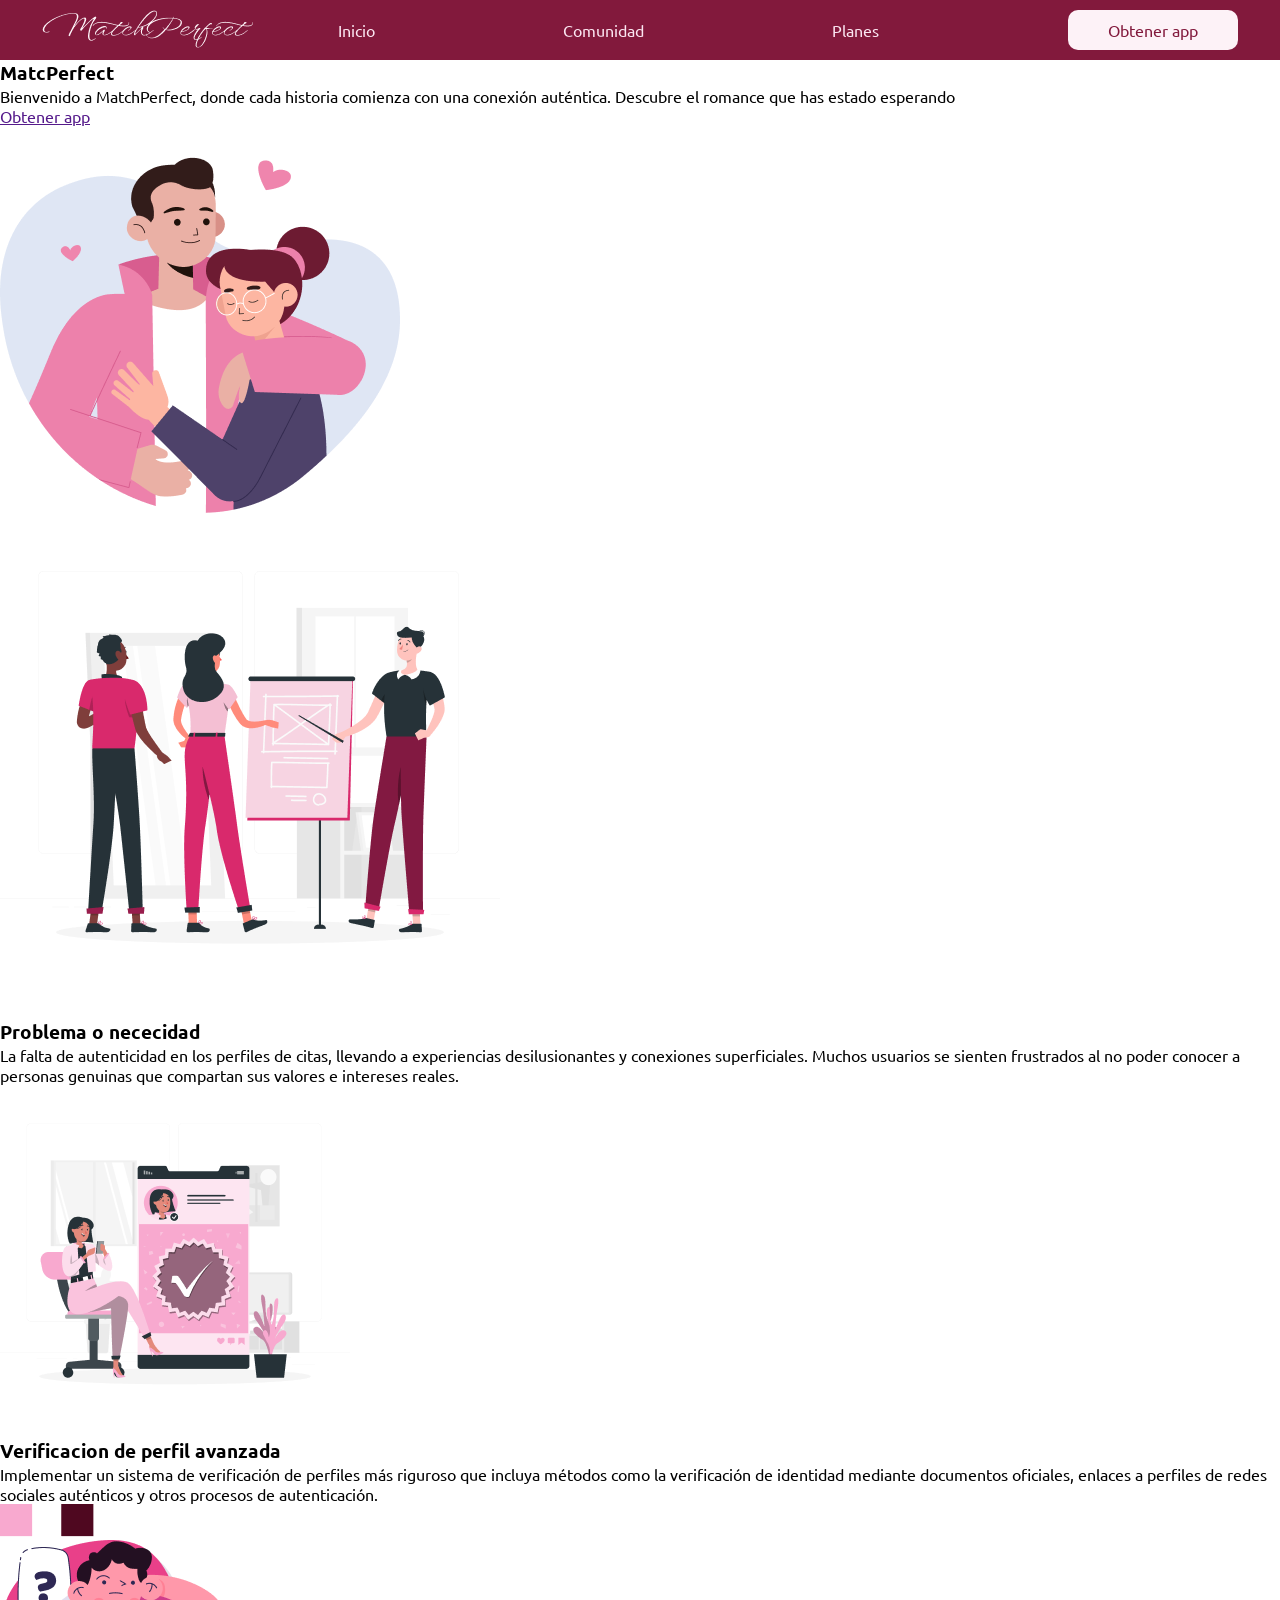
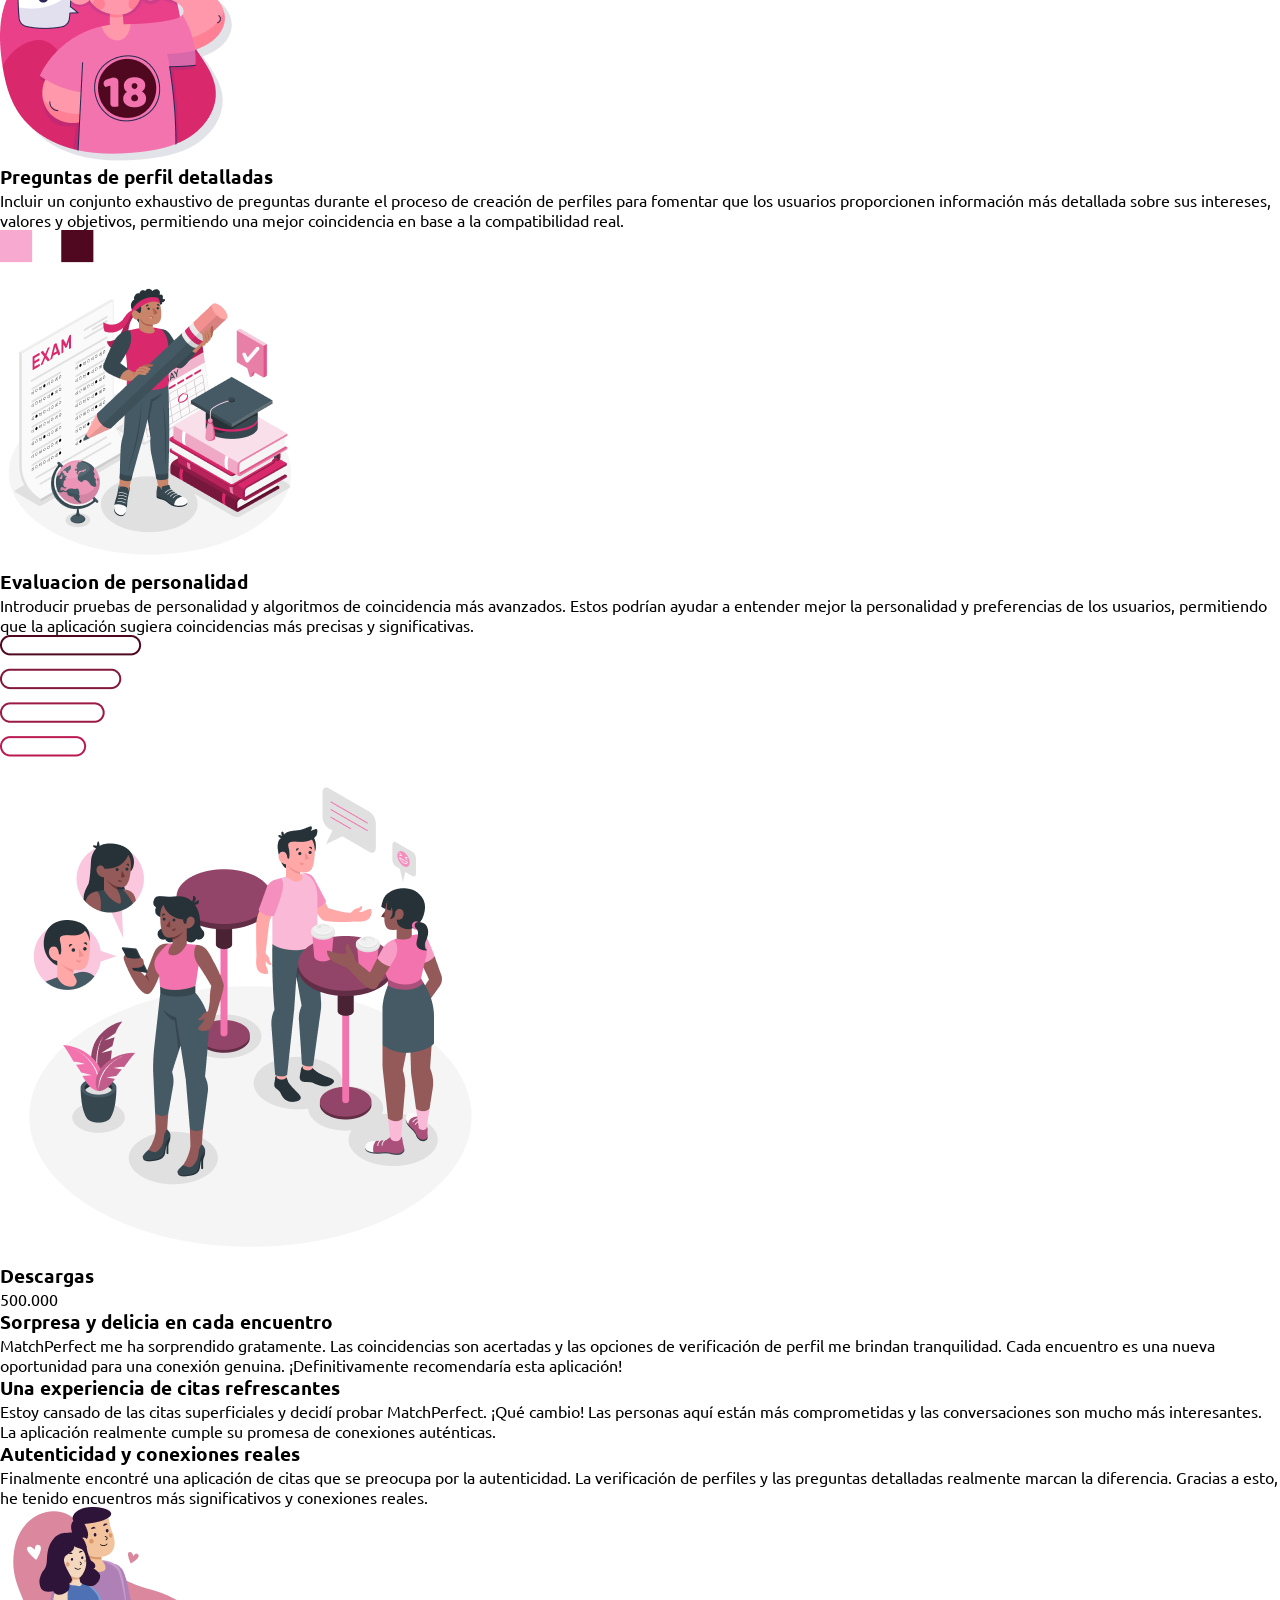
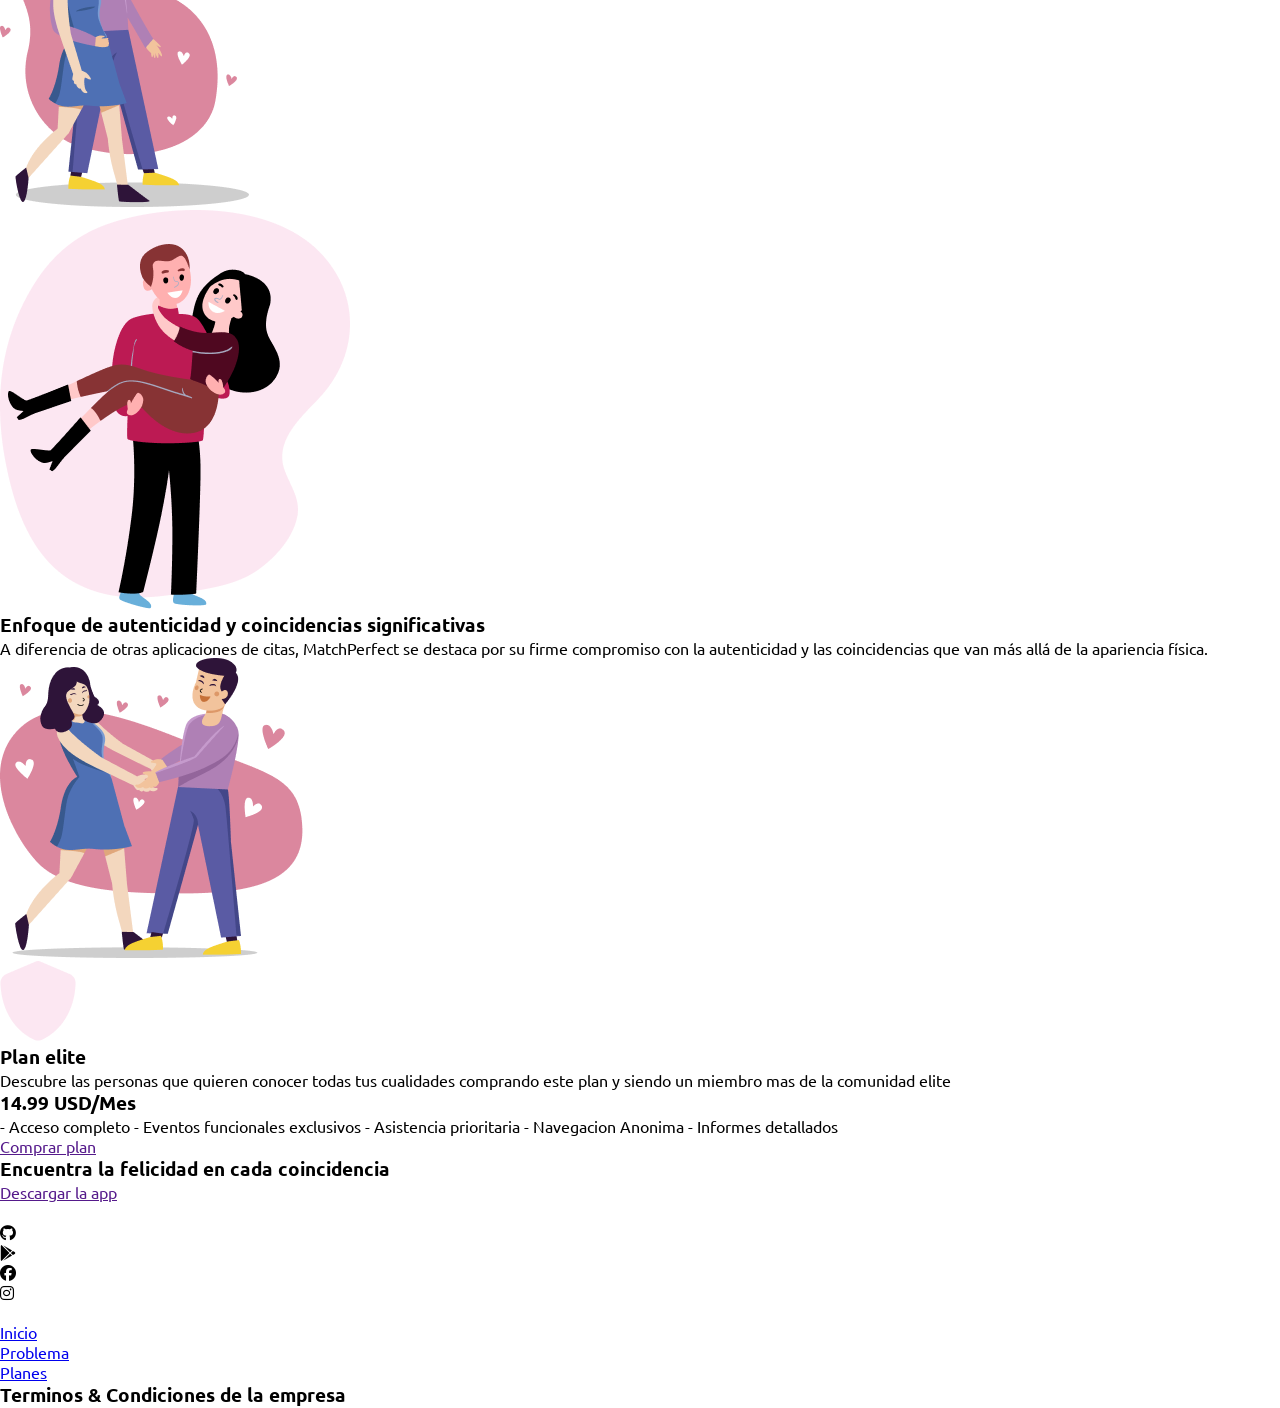
==== index.html @ bc80179d "Se realizo el menu de la aplicacion" ====
<!DOCTYPE html>
<html lang="en">
<head>
    <meta charset="UTF-8">
    <meta name="viewport" content="width=device-width, initial-scale=1.0">
    <title>App de citas</title>
    <link rel="stylesheet" href="https://cdnjs.cloudflare.com/ajax/libs/font-awesome/6.5.1/css/all.min.css">
    <link rel="stylesheet" href="/components/assets/menu.css">
</head>

<!-- Se realiza la cabecera de la landing page -->
<header class="cabecera">
    <figure class="cabecera--logo">
        <img src="/components/assets/img/Logo.png" alt="#MatchPerfect" class="logo">
    </figure>
    <nav class="cabecera--menu">
        <div class="cabecera--nav">
            <ul class="cabecera--lista">
                <li class="cabecera--items"><a href="#inicio" class="cabecera--enlaces">Inicio</a></li>
                <li class="cabecera--items"><a href="#caracteristicas" class="cabecera--enlaces">Comunidad</a></li>
                <li class="cabecera--items"><a href="#planes" class="cabecera--enlaces">Planes</a></li>
                <li class="cabecera--items"><a href="#app" class="cabecera--enlaces cabecera--enlaces--app">Obtener app</a></li>
            </ul>
            <div class="cabecera--icon">
                <i class="fa-solid fa-bars bars"></i>
            </div>
        </div>
    </nav>
</header>
<!-- Aqui termina la cabecera de la landing page -->

<body>
    <main class="content">
        <!-- Se realiza el inicio de la landing page -->
        <section class="container container--inicio" id="inicio">
            <article class="card card--inicio--texto">
                <h3 class="card--title">MatcPerfect</h3>
                <p class="card--text">
                    Bienvenido a MatchPerfect, donde cada historia comienza con una conexión auténtica. Descubre el romance que has estado esperando
                </p>
                <a href="" class="card--btn">Obtener app</a>
            </article>
            <article class="card card--inicio--imagen">
                <figure class="card--imagen card--imagen--uno">
                    <img src="/components/assets/img/imagen--uno.png" alt="#imagenInicio" class="card--img card--img--uno">
                </figure>
            </article>
        </section>

        <!-- Se realiza el problema o la nececidad del usuario en la landing page -->
        <section class="container container--problema" id="problema">
            <article class="card card--problema--imagen">
                <figure class="card--imagen card--imagen--dos">
                    <img src="/components/assets/img/imagen--dos.png" alt="#imageProblema" class="card--img card--img--dos">
                </figure>
            </article>
            <article class="card card--problema--texto">
                <h3 class="card--title">Problema o nececidad</h3>
                <p class="card--text">
                    La falta de autenticidad en los perfiles de citas, llevando a experiencias desilusionantes y conexiones superficiales. Muchos usuarios se sienten frustrados al no poder conocer a personas genuinas que compartan sus valores e intereses reales.
                </p>
            </article>
        </section>
        <!-- Aqui se termina la seccion del problema o la necidad -->

        <!-- Se realizan las caracteristicas que tendra la aplicacion en la landing page -->
        <section class="container container-caract" id="caracteristicas">
            <article class="card card--caract--textoUno">
                <figure class="card--imagen card--imagen--tres">
                    <img src="/components/assets/img/imagen--tres.png" alt="#imagenTres" class="card--img card--img--tres">
                </figure>
                <div class="card--content card--contet--caract">
                    <h3 class="card--title">Verificacion de perfil avanzada</h3>
                    <p class="card--text">
                        Implementar un sistema de verificación de perfiles más riguroso que incluya métodos como la verificación de identidad mediante documentos oficiales, enlaces a perfiles de redes sociales auténticos y otros procesos de autenticación.
                    </p>
                </div>
            </article>
            <article class="card card--caract--textoDos">
                <figure class="card--decoracion">
                    <img src="/components/assets/img/decoracion.png" alt="#Decoracion" class="card--imgDecoracion">
                </figure>
                <figure class="card--imagen card--imagen--cuatro">
                    <img src="/components/assets/img/imagen--cuatro.png" alt="#ImagenCuatro" class="card--img card--img--cuatro">
                </figure>
                <div class="card--content card--contet--caract">
                    <h3 class="card--title">Preguntas de perfil detalladas</h3>
                    <p class="card--text">
                        Incluir un conjunto exhaustivo de preguntas durante el proceso de creación de perfiles para fomentar que los usuarios proporcionen información más detallada sobre sus intereses, valores y objetivos, permitiendo una mejor coincidencia en base a la compatibilidad real.
                    </p>
                </div>
                <figure class="card--decoracion">
                    <img src="/components/assets/img/decoracion.png" alt="#Decoracion" class="card--imgDecoracion">
                </figure>
            </article>
            <article class="card card--caract--textoTres">
                <figure class="card--imagen card--imagen--cinco">
                    <img src="/components/assets/img/imagen--cinco.png" alt="#ImagenCinco" class="card--img card--img--cinco">
                </figure>
                <div class="card--content card--content--caract">
                    <h3 class="card--title">Evaluacion de personalidad</h3>
                    <p class="card--text">
                        Introducir pruebas de personalidad y algoritmos de coincidencia más avanzados. Estos podrían ayudar a entender mejor la personalidad y preferencias de los usuarios, permitiendo que la aplicación sugiera coincidencias más precisas y significativas.
                    </p>
                </div>
            </article>
        </section>
        <!-- Aqui termina la seccion de las caracteristicas de la aplicacion -->

        <!-- Se realiza la seccion de las descargas que tiene la aplicacion en la landig page -->
        <section class="container container--descargas" id="descargas">
            <figure class="card--escalera">
                <img src="/components/assets/img/escaleras.png" alt="#Escaleras" class="card--imagen card--imagen--escaleras">
            </figure>
            <article class="card card--descargas--imagen">
                <figure class="card--imagen card--imagen--seis">
                    <img src="/components/assets/img/imagen--seis.png" alt="#imagenSeis" class="card--img card--img--seis">
                </figure>
            </article>
            <article class="card card--descargas--textoUno">
                <div class="card--content card--content--uno">
                    <h3 class="card--title">Descargas</h3>
                    <p class="card--text">500.000</p>
                </div>
                <div class="card--content card--content--dos">
                    <h3 class="card--title">Sorpresa y delicia en cada encuentro</h3>
                    <p class="card--text">
                        MatchPerfect me ha sorprendido gratamente. Las coincidencias son acertadas y las opciones de verificación de perfil me brindan tranquilidad. Cada encuentro es una nueva oportunidad para una conexión genuina. ¡Definitivamente recomendaría esta aplicación!
                    </p>
                </div>
            </article>
            <article class="card card--descargas--textoDos">
                <div class="card--content card--content--uno">
                    <h3 class="card--title">Una experiencia de citas refrescantes</h3>
                    <p class="card-text">
                        Estoy cansado de las citas superficiales y decidí probar MatchPerfect. ¡Qué cambio! Las personas aquí están más comprometidas y las conversaciones son mucho más interesantes. La aplicación realmente cumple su promesa de conexiones auténticas.
                    </p>
                </div>
                <div class="card--content card--content--dos">
                    <h3 class="card--title">Autenticidad y conexiones reales</h3>
                    <p class="card--text">
                        Finalmente encontré una aplicación de citas que se preocupa por la autenticidad. La verificación de perfiles y las preguntas detalladas realmente marcan la diferencia. Gracias a esto, he tenido encuentros más significativos y conexiones reales.
                    </p>
                </div>
            </article>
        </section>
        <!-- Aqui termina la seccion de las descargas de la aplicacion -->

        <!-- Se realizan las ventajas del aplicativo en la landing page -->
        <section class="container container--ventajas" id="ventajas">
            <article class="card card--ventajas">
                <figure class="card--imagen card--imagen--siste">
                    <img src="/components/assets/img/imagen--siste.png" alt="#ImagenSiete" class="card--img card--img-siete">
                </figure>
            </article>
            <article class="card card--ventajas">
                <figure class="card--imagen card--imagen--ocho">
                    <img src="/components/assets/img/imagen--ocho.png" alt="#ImagenOcho" class="card--img card--img--ocho">
                </figure>
                <div class="card--content card--content--text">
                    <h3 class="card--title">Enfoque de autenticidad y coincidencias significativas</h3>
                    <p class="card--text">
                        A diferencia de otras aplicaciones de citas, MatchPerfect se destaca por su firme compromiso con la autenticidad y las coincidencias que van más allá de la apariencia física.
                    </p>
                </div>
            </article>
            <article class="card card--ventajas">
                <figure class="card--imagen card--imagen--nueve">
                    <img src="/components/assets/img/imagen--nueve.png" alt="#ImagenNueve" class="card--img card--img--nueve">
                </figure>
            </article>
        </section>
        <!-- Aqui acaba la seccion de las ventajas del aplicativo -->

        <!-- Se realiza la seccion de los planes pagos del aplicativo -->
        <section class="container container--planes" id="planes">
            <article class="card card--vacia">
                <div class="card--color"></div>
            </article>
            <article class="card card--texto">
                <figure class="card--escudo">
                    <img src="/components/assets/img/escudo.png" alt="#ImagenEscudo" class="card--escudo">
                </figure>
                <div class="card--content">
                    <h3 class="card--title">Plan elite</h3>
                    <p class="card--text">
                    Descubre las personas que quieren conocer todas tus cualidades comprando este plan y siendo un miembro mas de la comunidad elite
                    </p>
                </div>
                <div class="card--content">
                    <h3 class="card--title">14.99 USD/Mes</h3>
                    <p class="card--text">
                        - Acceso completo
                        - Eventos funcionales exclusivos
                        - Asistencia prioritaria
                        - Navegacion Anonima
                        - Informes detallados
                    </p>
                </div>
                <div class="card--content">
                    <a href="" class="card--comprar">Comprar plan</a>
                </div>
            </article>
            <article class="card card--vacia">
                <div class="card--color"></div>
            </article>
        </section>
        <!-- Aqui acaba la seccion de los planes de la aplicacion -->

        <!-- Se realiza la seccion para descargar la app -->
        <section class="container container--descargar" id="app">
            <article class="card card--descargas">
                <h3 class="card--title">Encuentra la felicidad en cada coincidencia</h3>
                <a href="" class="card--btn">Descargar la app</a>
            </article>
        </section>
        <!-- Aqui acaba la seccion para la app -->
    </main>

    <!-- Se realiza el footer de la pagina -->
    <footer class="pie">
        <div class="card card--pie--uno">
            <figure class="card--logotipo">
                <img src="" alt="" class="-card--imgLogotipo">
            </figure>
            <ul class="card--list card--list--logotipos">
                <li class="card--items"><i class="fa-brands fa-github"></i></li>
                <li class="card--items"><i class="fa-brands fa-google-play"></i></li>
                <li class="card--items"><i class="fa-brands fa-facebook"></i></li>
                <li class="card--items"><i class="fa-brands fa-instagram"></i></li>
            </ul>
        </div>
        <div class="card card--pie--dos">
            <figure class="card--imagen card--imagen--diez">
                <img src="" alt="" class="card--imagen card--imagen--diez">
            </figure>
        </div>
        <div class="card card--pie--tres">
            <ul class="card--list card--list--enlaces">
                <li class="card--item"><a href="#inicio" class="card--enlaces">Inicio</a></li>
                <li class="card--item"><a href="#problema" class="card--enlaces">Problema</a></li>
                <li class="card--item"><a href="#planes" class="card--enlaces">Planes</a></li>
            </ul>
        </div>
        <div class="card card--pie--final">
            <h3 class="card--title">Terminos & Condiciones de la empresa</h3>
        </div>
    </footer>
    <!-- Se termina el pie de la pagina  -->
    <script src="/components/assets/menu.js"></script>
</body>
</html>
---- components/assets/menu.css ----
@import url(/components/assets/root.css);
*{
    padding: 0;
    margin: 0;
    box-sizing: border-box;
}
body{
    font-family: var(--font-ubuntu);
}
.cabecera{
    height: 60px;
    background: var(--900);
    display: flex;
    align-items: center;
    justify-content: space-betwe;
    margin: 0 auto;
    width: 100%;
}
.cabecera--logo{
    margin: 0 auto;
}
.cabecera--menu{
    width: 100%;
    max-width: 900px;
    margin: 0 auto;
    height: 100%;
    display: flex;
    justify-content: space-between;
    align-items: center;
}
.cabecera--nav{
    width: 100%;
    display: flex;
    justify-content: space-between;
    align-items: center;
}
.cabecera--lista{
    width: 100%;
    list-style: none;
    display: flex;
    justify-content: space-between;
}
.cabecera--enlaces{
    text-decoration: none;
    color: var(--100);
    transition: all .2s ease;
}
.cabecera--enlaces:hover{
    color: var(--300);
}
.cabecera--enlaces:focus{
    color: var(--500);
}
.cabecera--enlaces--app{
    padding: 10px 40px;
    background: var(--50);
    color: var(--900) !important;
    border-radius: 10px;
}
.cabecera--enlaces--app:hover{
    background: var(--100);
}
.cabecera--enlaces--app:focus{
    background: var(--200);
}
.cabecera--icon{
    display: none;
    cursor: pointer;
}
@media screen and (max-width:768px) {
    .cabecera--menu{
        max-width: 100%;
        justify-content: end;
    }
    .cabecera--lista{
        width: 100%;
        max-width: 100%;
        position: absolute;
        top: 60px;
        left: -1000px;
        gap: 30px;
        flex-direction: column;
        align-items: center;
        background: var(--900);
        padding: 20px;
        /* transform: translate(-200%); */
        transition: .4s ease all;
    }
    .cabecera--icon{
        display: flex;
        position: absolute;
        right: 40px;
        font-size: 30px;
    }
    .aparecer{
        left: 0;
    }
}
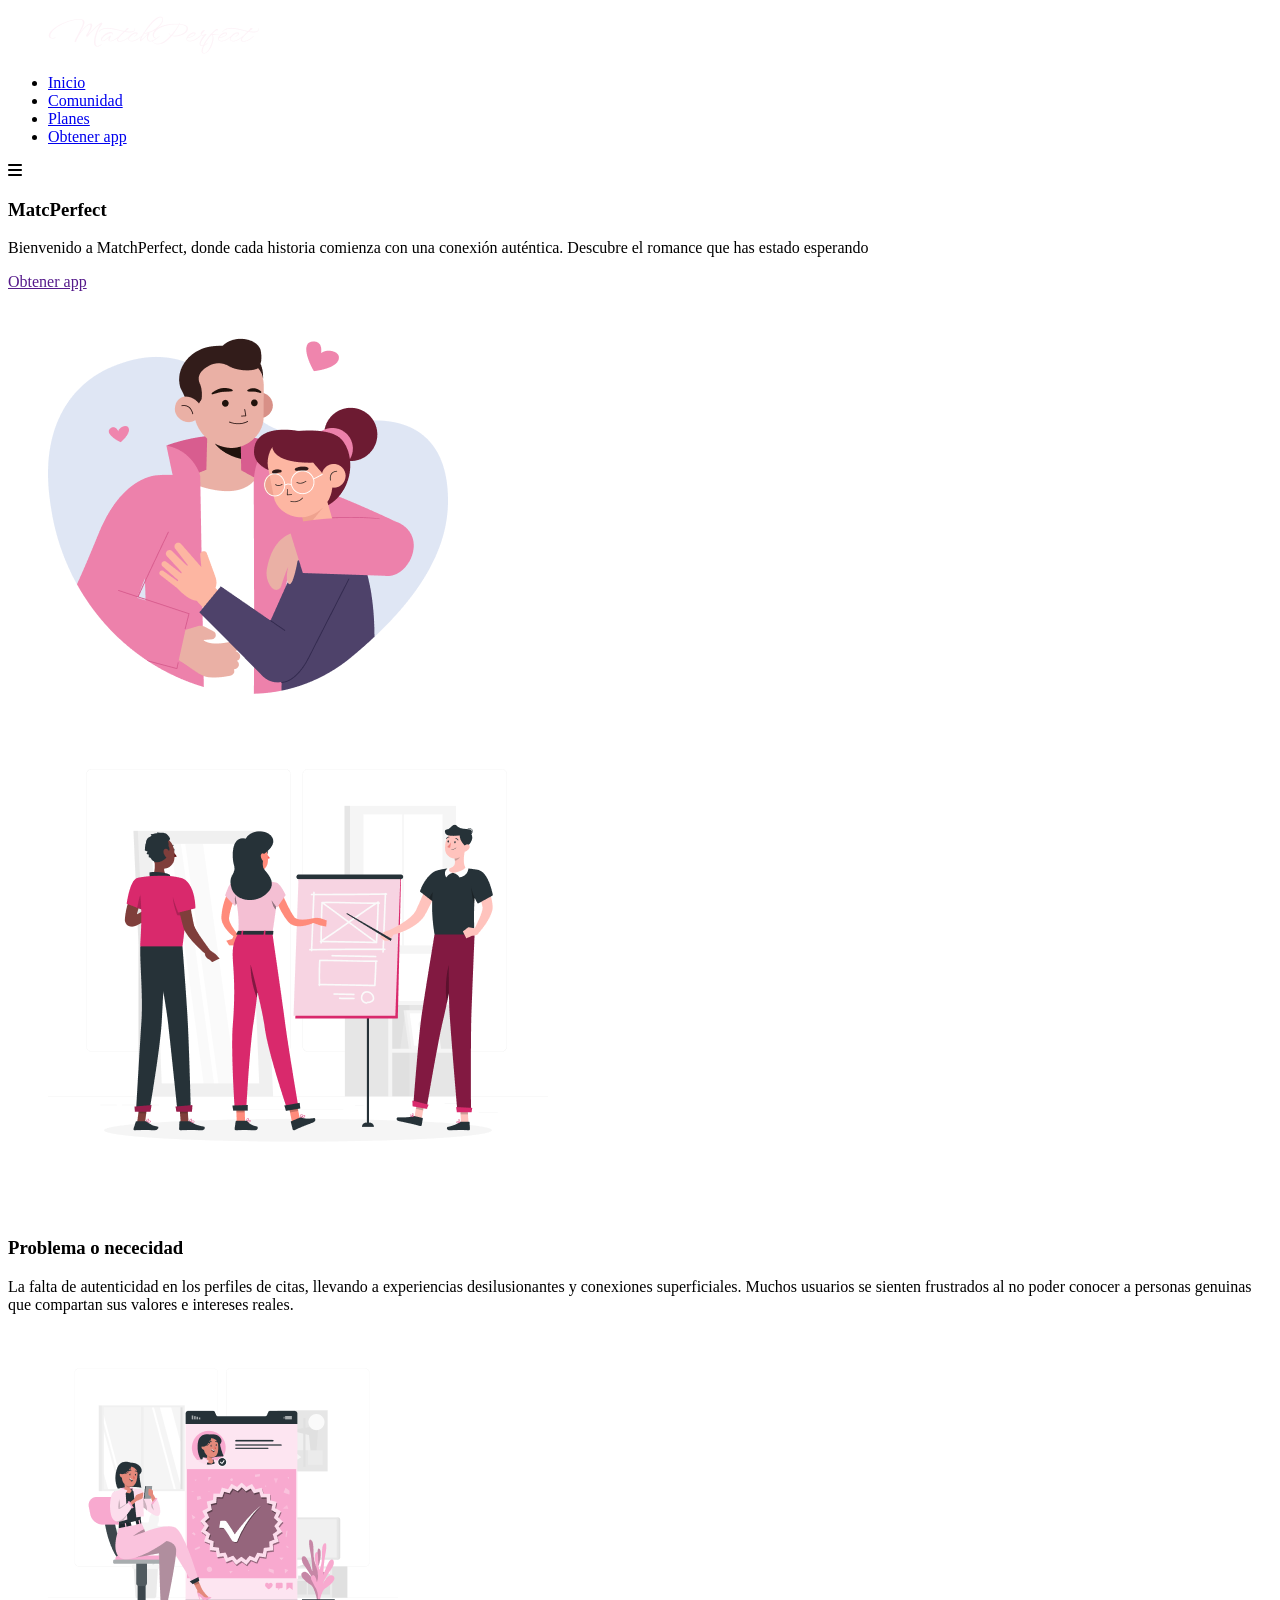
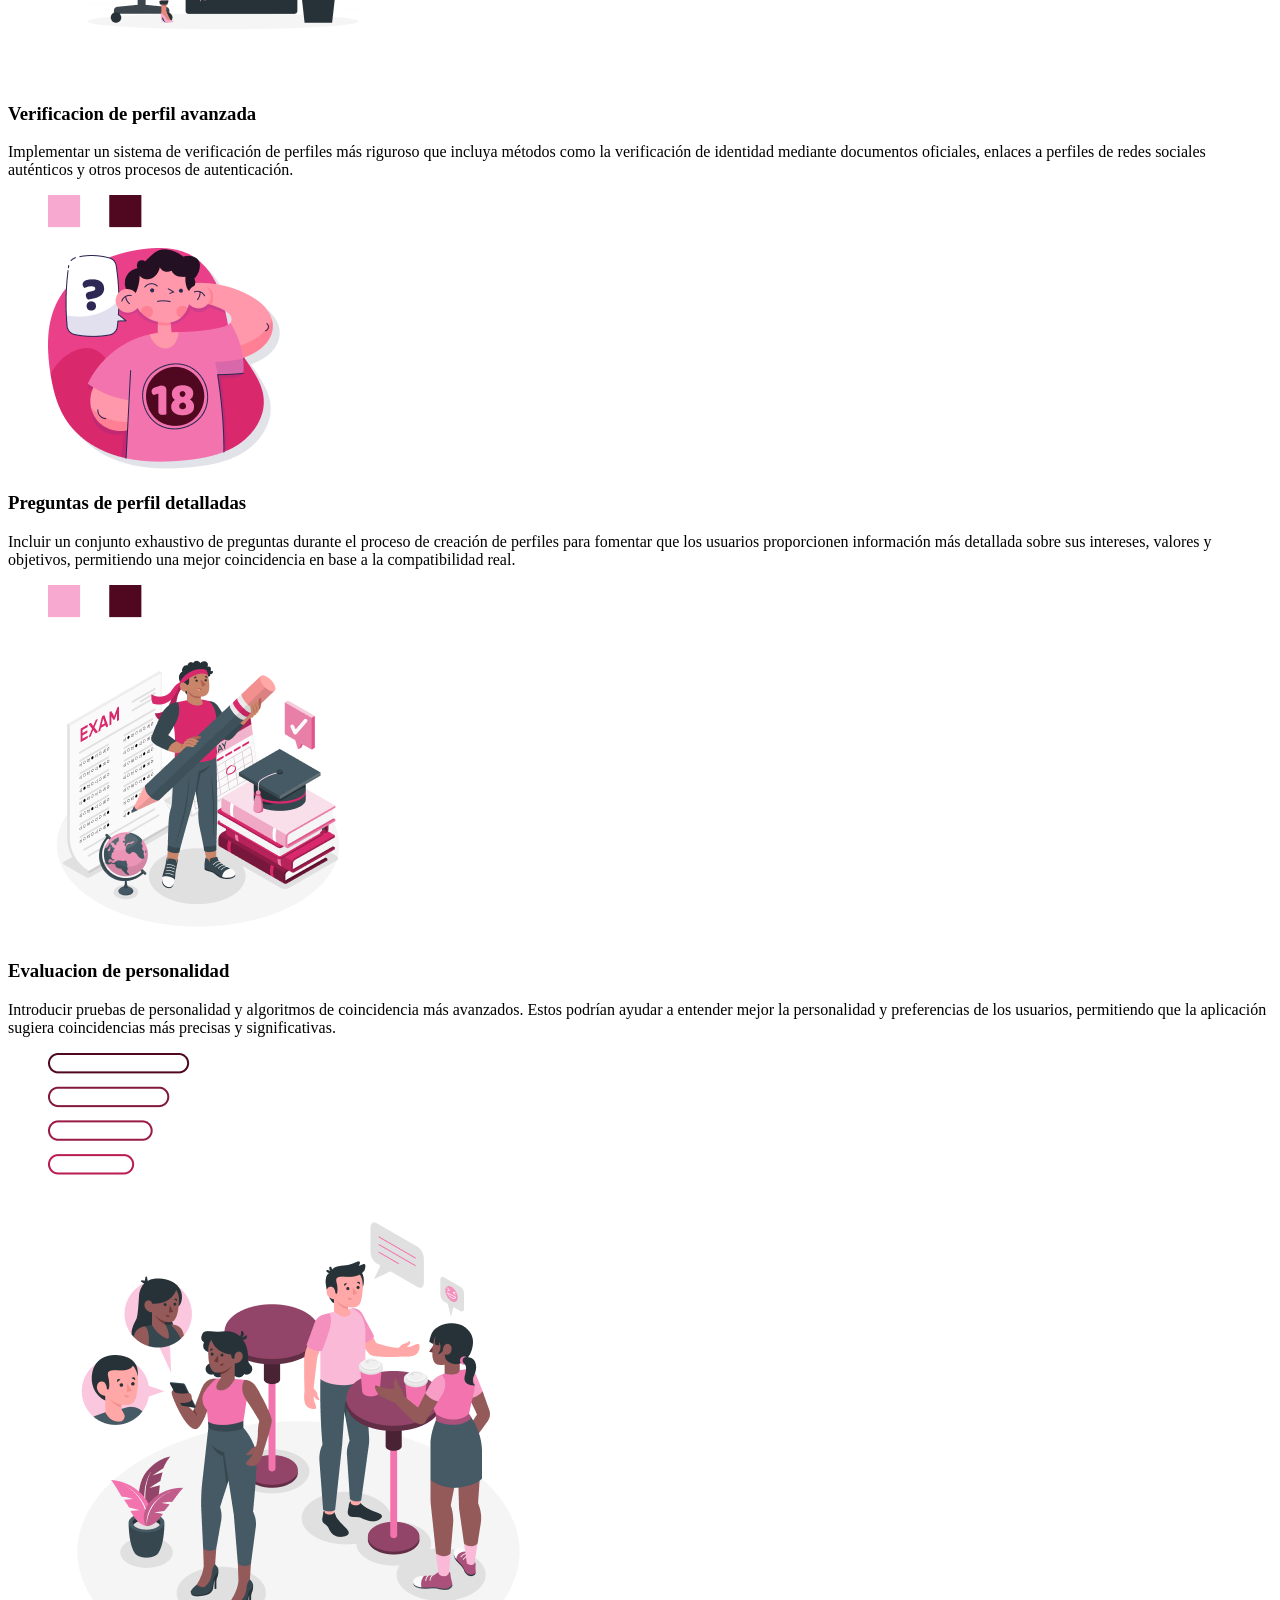
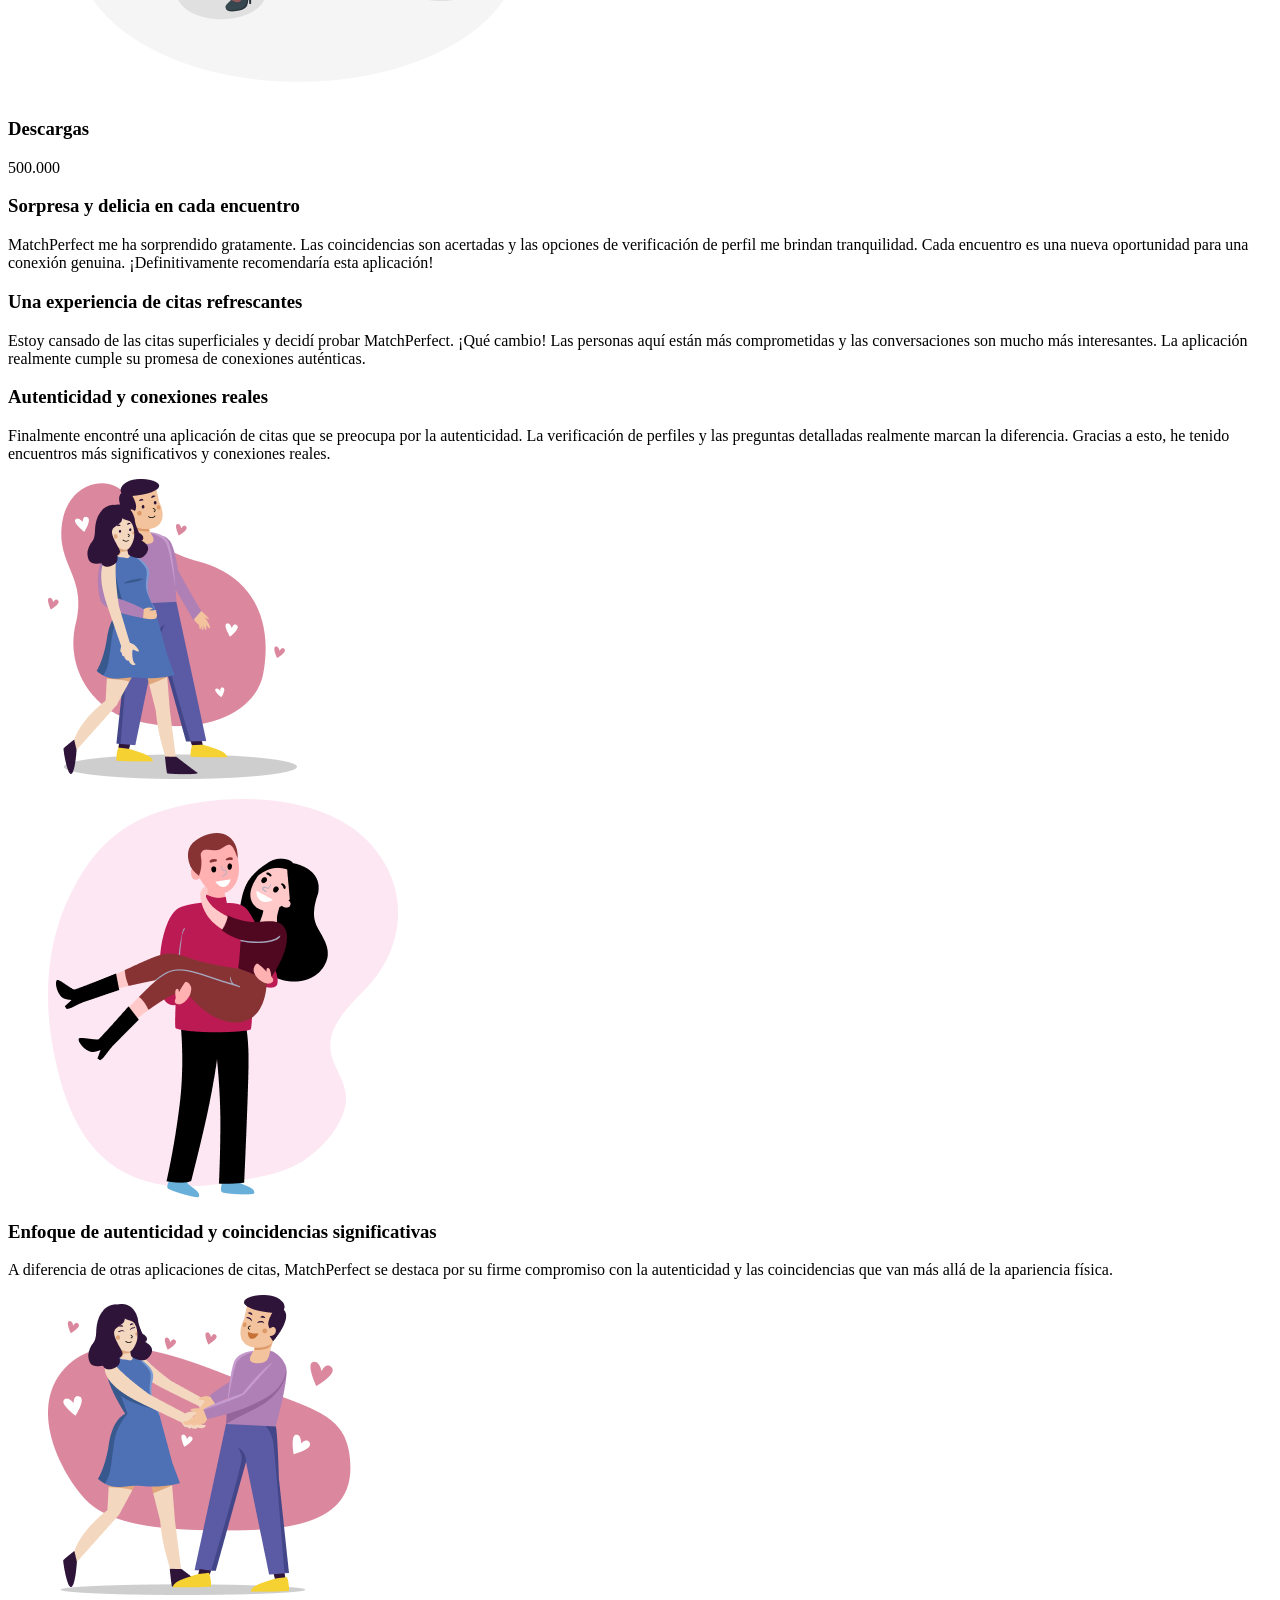
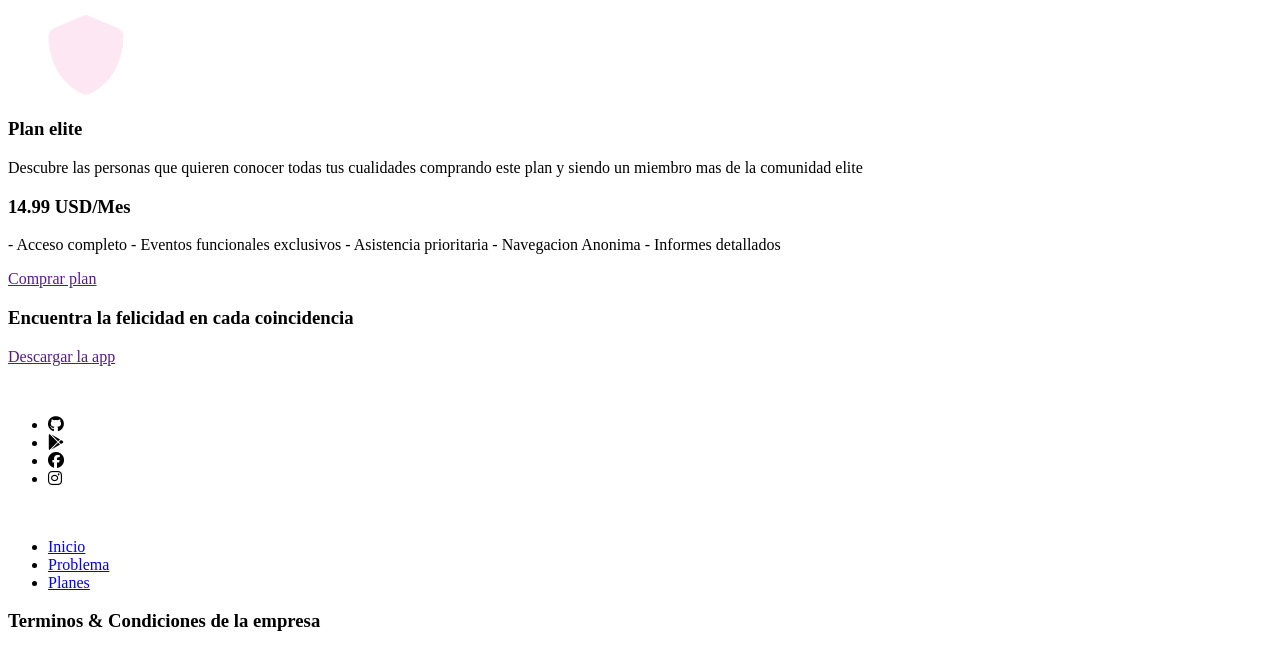
==== commit c23e9487: "se descomento el link de los estilos del menu" ====
--- a/index.html
+++ b/index.html
@@ -5,7 +5,6 @@
     <meta name="viewport" content="width=device-width, initial-scale=1.0">
     <title>App de citas</title>
     <link rel="stylesheet" href="https://cdnjs.cloudflare.com/ajax/libs/font-awesome/6.5.1/css/all.min.css">
-    <link rel="stylesheet" href="/components/assets/menu.css">
 </head>
 
 <!-- Se realiza la cabecera de la landing page -->
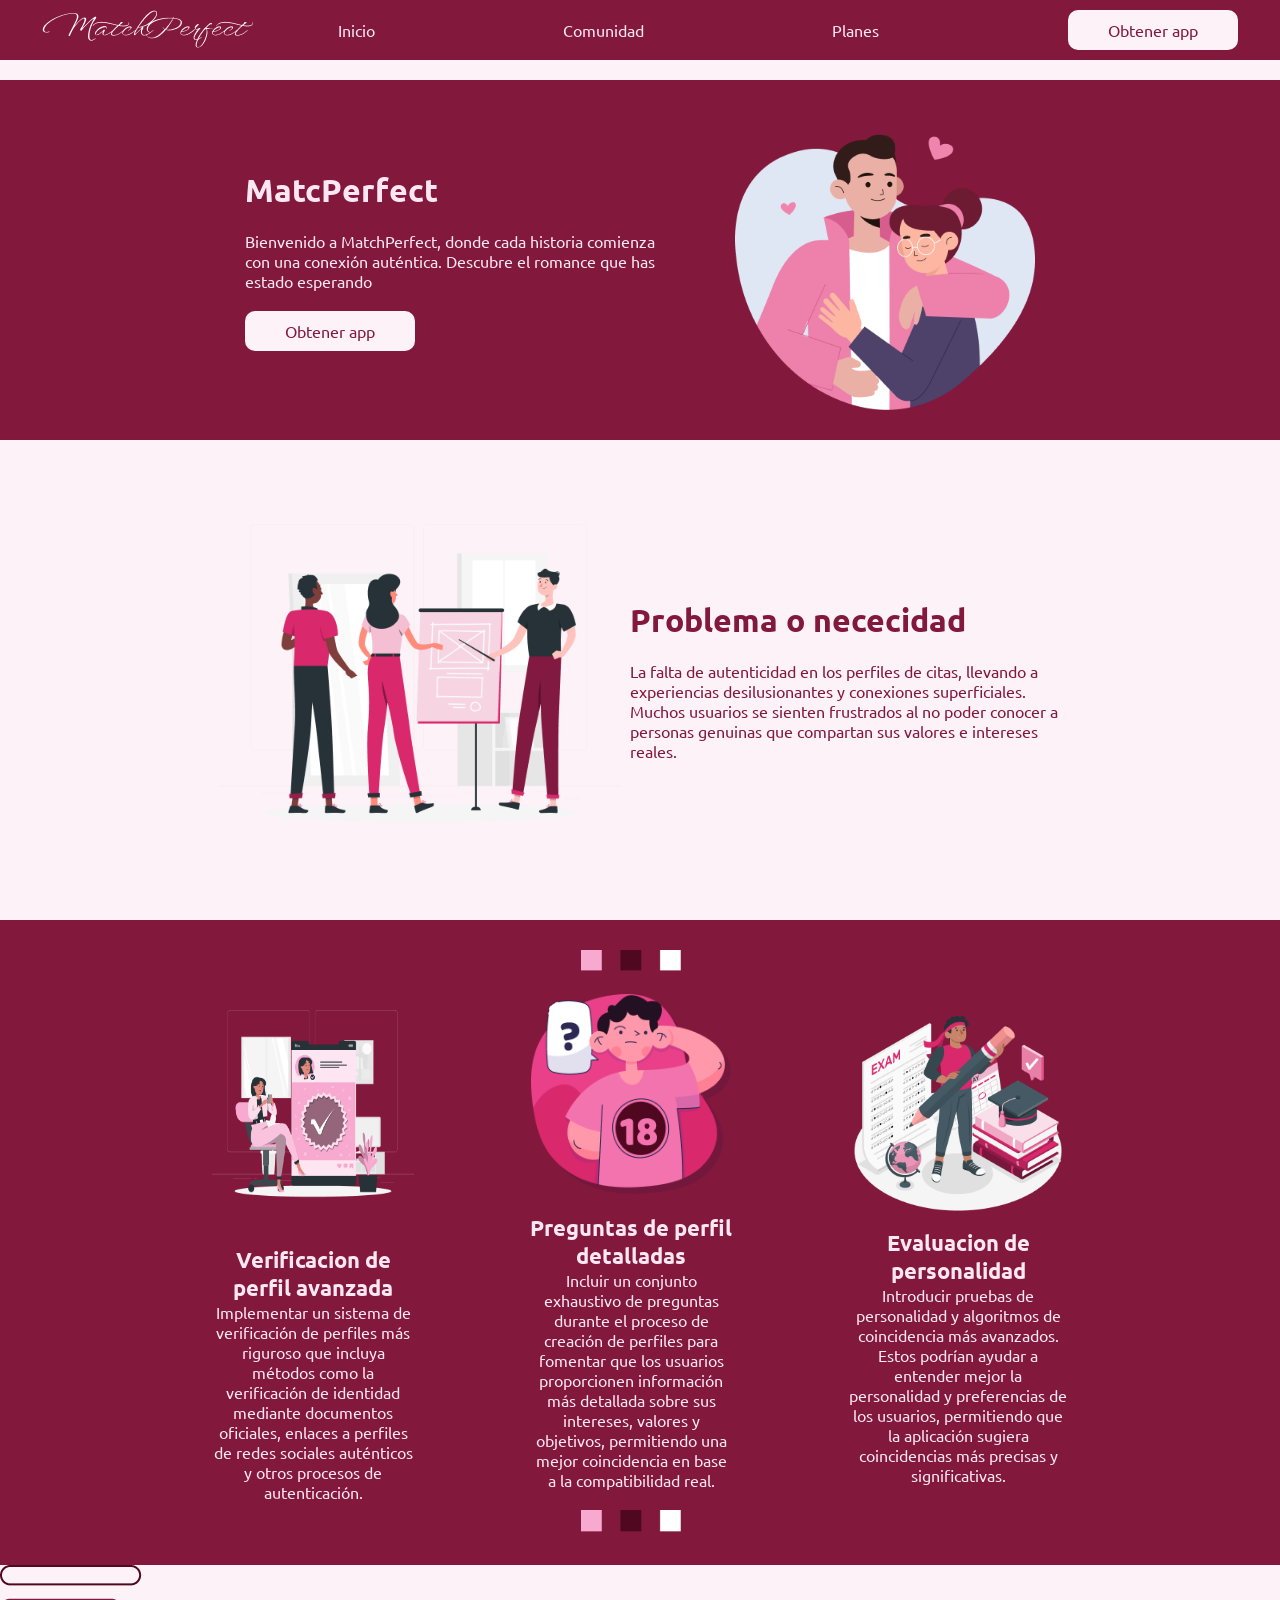
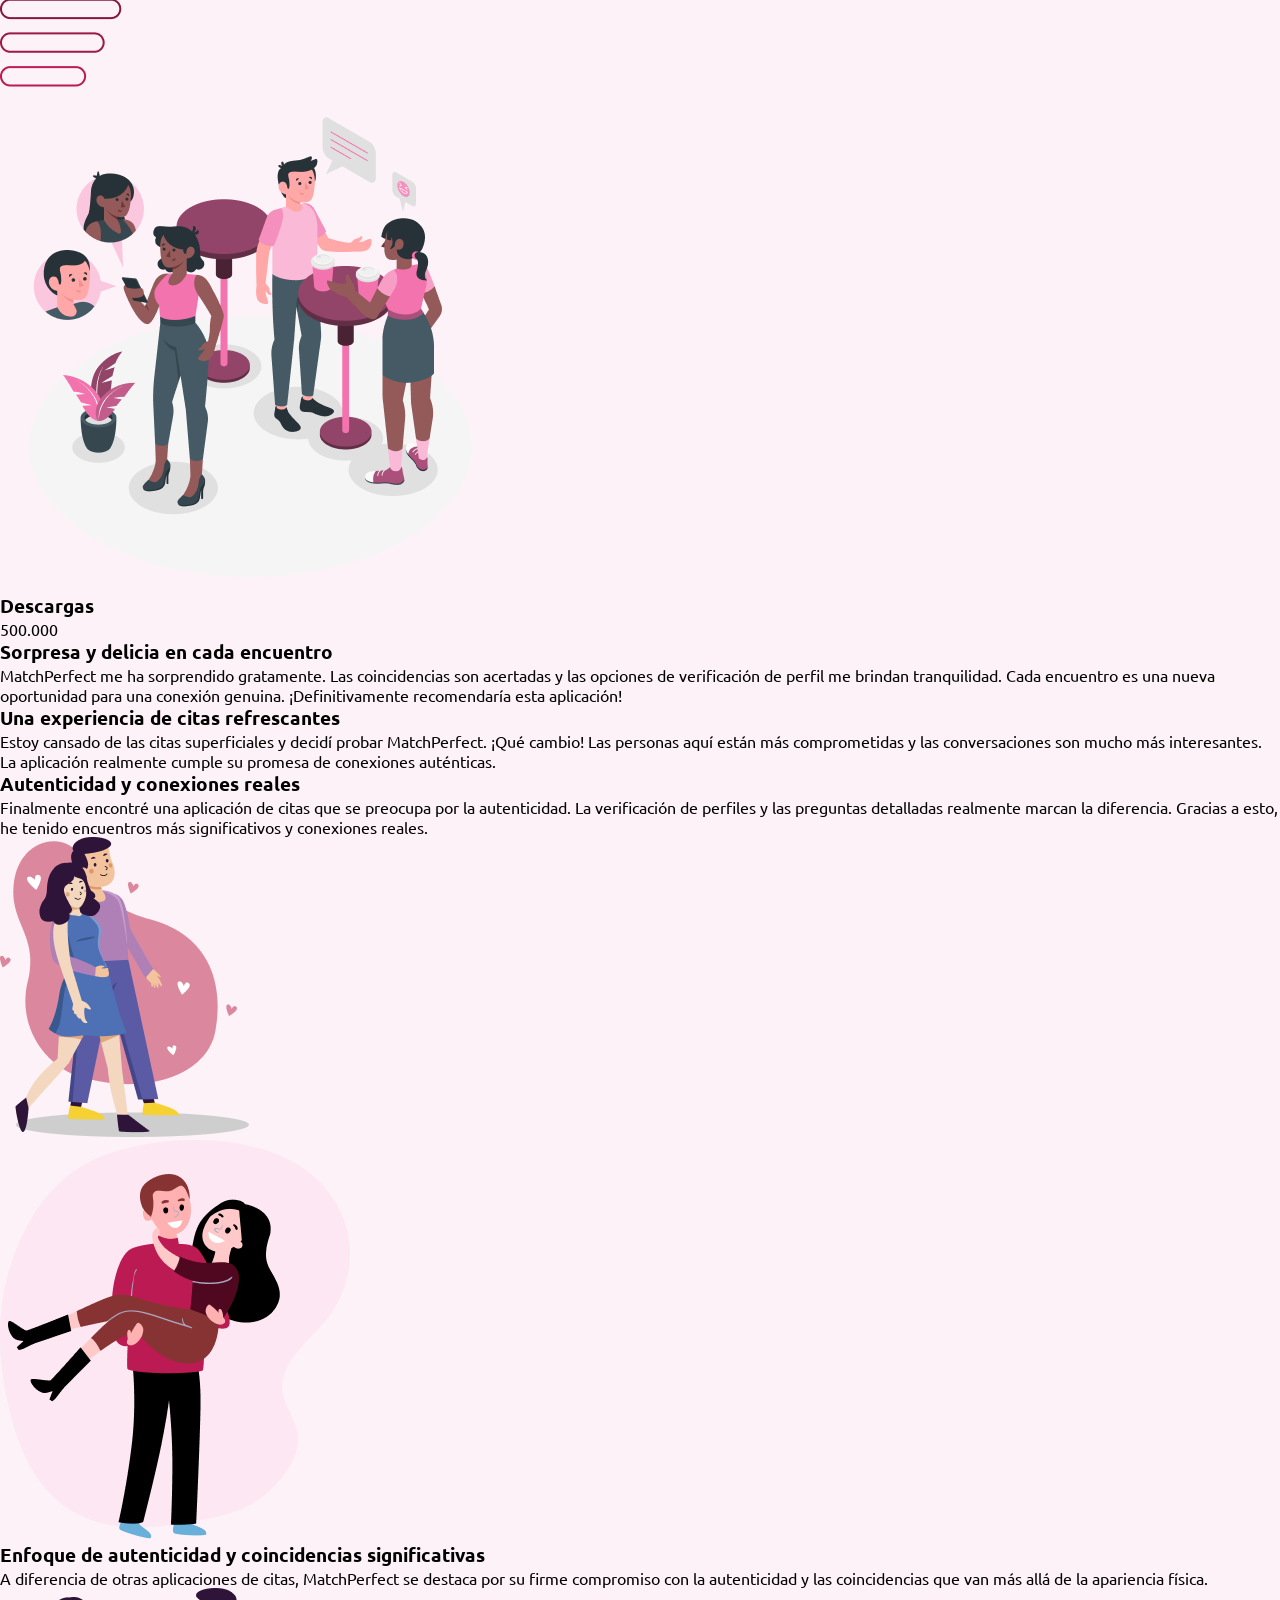
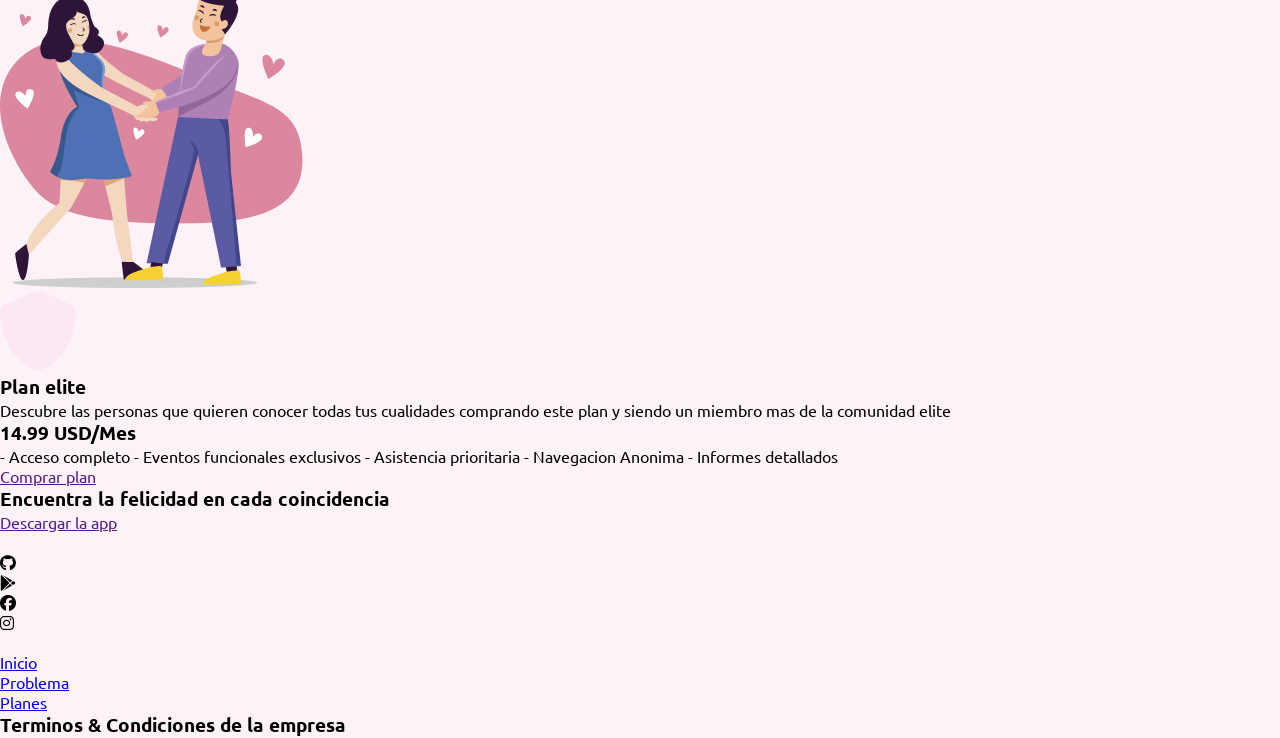
==== commit 4c2026f8: "Se realizo la mitad de la landing page" ====
--- a/index.html
+++ b/index.html
@@ -5,6 +5,7 @@
     <meta name="viewport" content="width=device-width, initial-scale=1.0">
     <title>App de citas</title>
     <link rel="stylesheet" href="https://cdnjs.cloudflare.com/ajax/libs/font-awesome/6.5.1/css/all.min.css">
+    <link rel="stylesheet" href="/components/assets/style.css">
 </head>
 
 <!-- Se realiza la cabecera de la landing page -->
--- a/components/assets/style.css
+++ b/components/assets/style.css
@@ -0,0 +1,201 @@
+@import url(/components/assets/root.css);
+@import url(/components/assets/menu.css);
+
+body{
+    background: var(--50);
+}
+
+
+/*
+Seccion de inicio de la pagina
+*/
+.container--inicio{
+    padding: 30px 0;
+    background: var(--900);
+    margin-top: 20px;
+    display: grid;
+    grid-template-columns: repeat(5, 1fr);
+    grid-template-rows: 1fr;
+    align-items: center;
+    justify-content: center;
+    gap: 10px;
+    width: 100%;
+}
+.card--inicio--texto{
+    grid-column: 2 / 4;
+    display: flex;
+    flex-direction: column;
+    justify-content: start;
+    align-items: start;
+    gap: 20px;
+    width: 90%;
+    color: var(--100);
+}
+.card--inicio--texto .card--title{
+    font-size: 32px;
+    font-weight: bold;
+}
+.card--inicio--texto .card--btn{
+    padding: 10px 40px;
+    background: var(--50);
+    text-decoration: none;
+    color: var(--900);
+    border-radius: 10px;
+    transition: .2s ease all;
+}
+.card--inicio--texto .card--btn:hover{
+    background: var(--100);
+}
+.card--inicio--texto .card--btn:focus{
+    background: var(--200);
+}
+.card--inicio--imagen{
+    grid-column: 4 / 5;
+}
+.card--imagen--uno{
+    width: 300px;
+    height: 300px;
+}
+.card--img--uno{
+    width: 300px;
+    height: 300px;
+}
+/* 
+Hasta aqui llega la seccion de inicio
+*/
+
+
+/* 
+Aqui empieza la seccion del problema o nececidad de los usuarios
+*/
+.container--problema{
+    padding: 40px 0;
+    /* background: red; */
+    display: grid;
+    grid-template-columns: repeat(5,1fr);
+    grid-template-rows: 1fr;
+    align-items: center;
+    justify-content: center;
+    width: 100%;
+    gap: 10px;
+    color: var(--900);
+}
+.card--problema--imagen{
+    grid-column: 2 / 3;
+}
+.card--imagen--dos{
+    width: 400px;
+    height: 400px;
+}
+.card--img--dos{
+    width: 400px;
+    height: 400px;
+}
+.card--problema--texto{
+    grid-column: 3 / 5;
+    display: flex;
+    flex-direction: column;
+    gap: 20px;
+    align-items: start;
+    justify-content: center;
+}
+.card--problema--texto .card--title{
+    font-size: 32px;
+    font-weight: bold;
+}
+/* 
+Hasta aqui acaba la seccion de los problmeas o neceidades de los usuarios
+*/
+
+
+/* 
+Estilos para las caracteristicas del aplicativo
+*/
+.container-caract{
+    display: grid;
+    background: var(--900);
+    grid-template-rows: 1fr;
+    grid-template-columns: repeat(11, 1fr);
+    justify-content: center;
+    align-items: center;
+    padding: 30px 0;
+    gap: 10px;
+    color: var(--100);
+}
+.card--caract--textoUno{
+    grid-column: 3 / 5;
+    display: flex;
+    flex-direction: column;
+    justify-content: center;
+    align-items: center;
+    text-align: center;
+    gap: 10px;
+}
+.card--caract--textoUno .card--title{
+    font-size: 22px;
+    font-weight: bold;
+}
+.card--caract--textoUno .card--text{
+    font-size: 16px;
+}
+.card--image--tres{
+    width: 100%;
+    height: 250px;
+}
+.card--img--tres{
+    width: 100%;
+    height: 250px;
+}
+.card--caract--textoDos{
+    grid-column: 6 / 8;
+    display: flex;
+    flex-direction: column;
+    justify-content: center;
+    align-items: center;
+    gap: 20px;
+    width: 100%;
+    text-align: center;
+}
+.card--decoracion{
+    width: 100px;
+    height: auto;
+}
+.card--imgDecoracion{
+    width: 100px;
+}
+.card--imagen--cuatro{
+    width: 200px;
+    height: 200px;
+}
+.card--img--cuatro{
+    width: 200px;
+    height: 200px;
+}
+.card--caract--textoDos .card--title{
+    font-size: 22px;
+    font-weight: bold;
+}
+.card--caract--textoTres{
+    grid-column: 9 / 10;
+    display: flex;
+    flex-direction: column;
+    justify-content: center;
+    align-items: center;
+    text-align: center;
+    gap: 10px;
+}
+.card--caract--textoTres .card--title{
+    font-size: 22px;
+    font-weight: bold;
+}
+.card--imagen--cinco{
+    width: 220px;
+    height: 220px;
+}
+.card--img--cinco{
+    width: 100%;
+    height: 100%;
+}
+/* 
+Hatsa aqui van los estilos de las caracteristicas del aplicativo
+*/
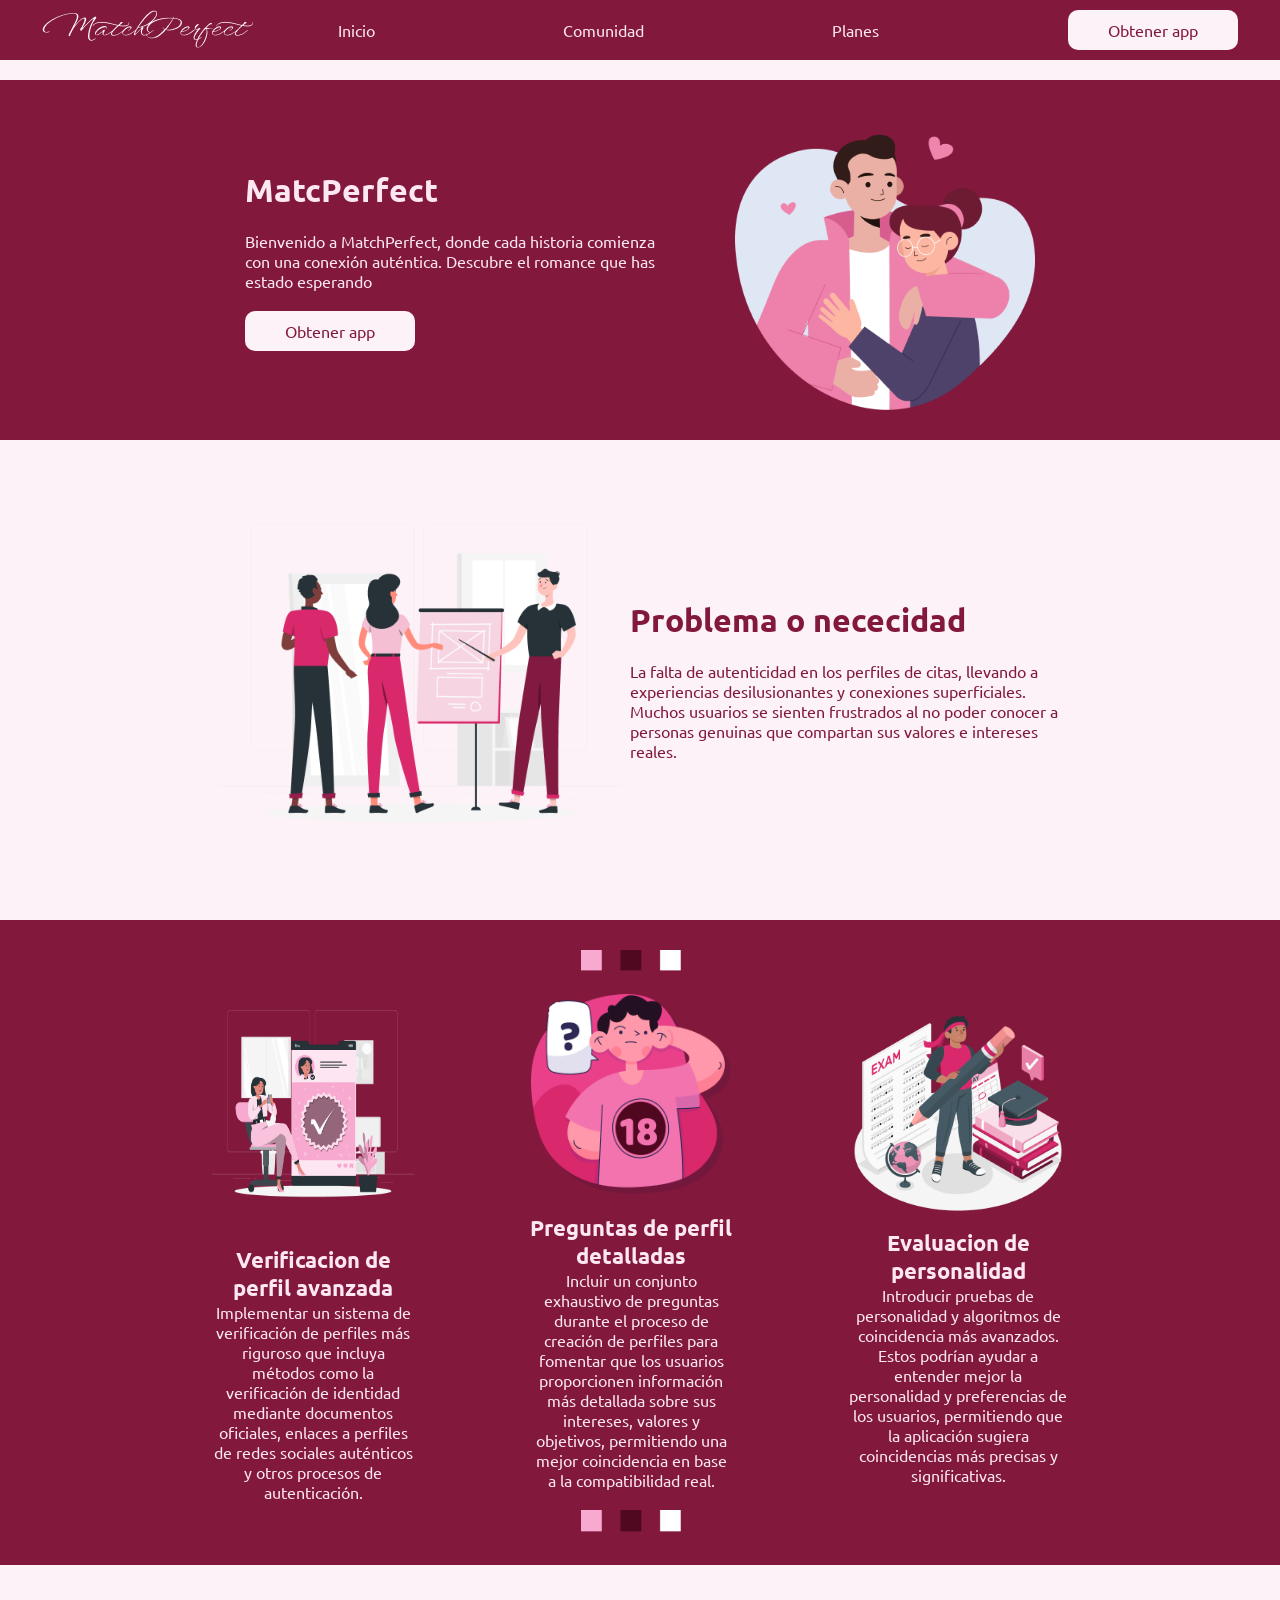
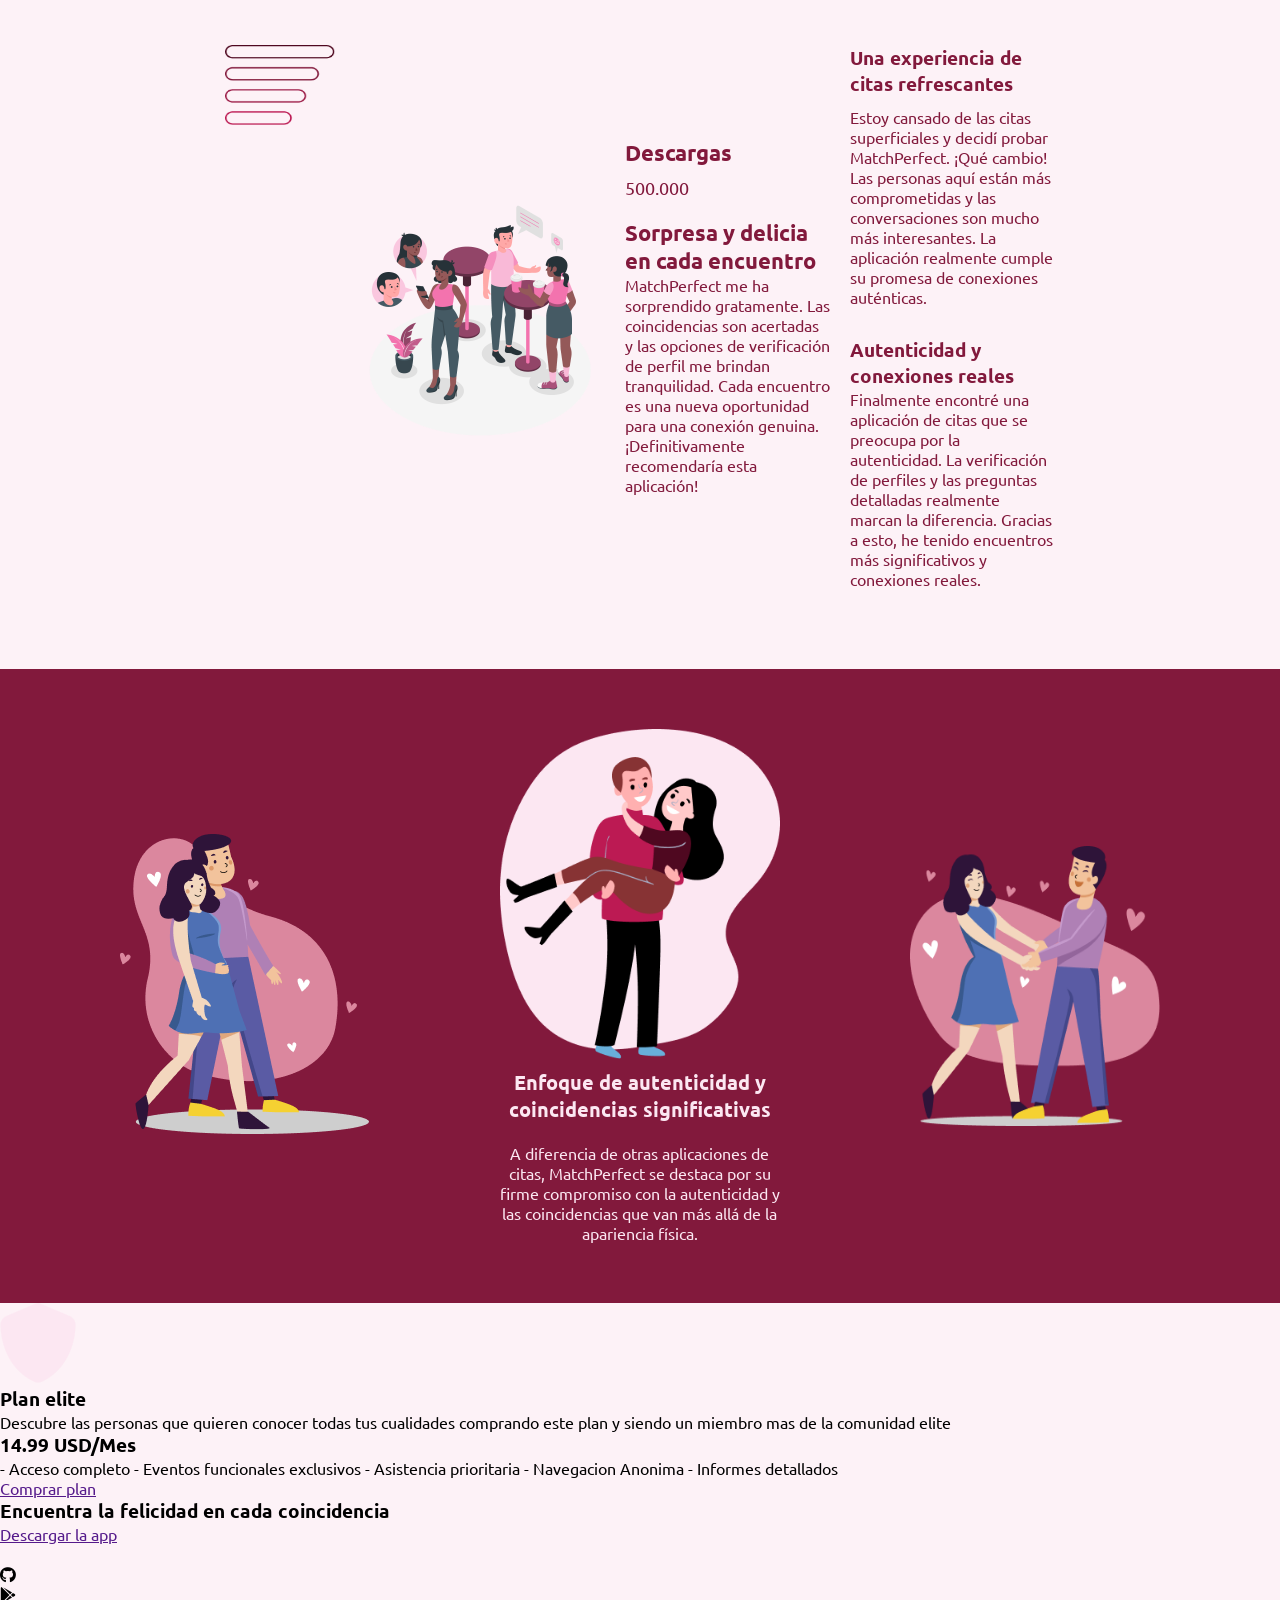
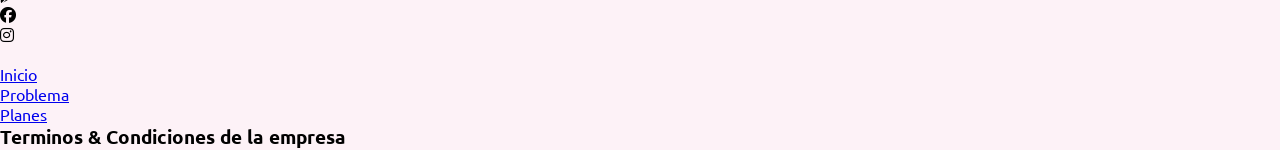
==== commit a59be8f4: "Se realizo hasta la seccion de ventajas de la landing page" ====
--- a/index.html
+++ b/index.html
@@ -148,12 +148,12 @@
 
         <!-- Se realizan las ventajas del aplicativo en la landing page -->
         <section class="container container--ventajas" id="ventajas">
-            <article class="card card--ventajas">
+            <article class="card card--ventajas--uno">
                 <figure class="card--imagen card--imagen--siste">
                     <img src="/components/assets/img/imagen--siste.png" alt="#ImagenSiete" class="card--img card--img-siete">
                 </figure>
             </article>
-            <article class="card card--ventajas">
+            <article class="card card--ventajas--dos">
                 <figure class="card--imagen card--imagen--ocho">
                     <img src="/components/assets/img/imagen--ocho.png" alt="#ImagenOcho" class="card--img card--img--ocho">
                 </figure>
@@ -164,7 +164,7 @@
                     </p>
                 </div>
             </article>
-            <article class="card card--ventajas">
+            <article class="card card--ventajas--tres">
                 <figure class="card--imagen card--imagen--nueve">
                     <img src="/components/assets/img/imagen--nueve.png" alt="#ImagenNueve" class="card--img card--img--nueve">
                 </figure>
--- a/components/assets/style.css
+++ b/components/assets/style.css
@@ -197,5 +197,137 @@
     height: 100%;
 }
 /* 
-Hatsa aqui van los estilos de las caracteristicas del aplicativo
-*/
+Hasta aqui van los estilos de las caracteristicas del aplicativo
+*/
+
+
+/* 
+Estilos de la seccion de las descargas del aplicativo
+*/
+.container--descargas{
+    display: grid;
+    grid-template-columns: 1fr 110px repeat(4, 1fr);
+    justify-content: center;
+    align-items: center;
+    padding: 80px 0;
+    gap: 20px;
+    color: var(--900);
+}
+.card--escalera{
+    grid-column: 2 / 3;
+    display: flex;
+    align-items: start;
+    justify-content: center;
+    height: 100%;
+}
+.card--imagen--escaleras{
+    width: 110px;
+    height: 80px;
+}
+.card--descargas--imagen{
+    grid-column: 3 / 4;
+}
+.card--imagen--seis{
+    width: 250px;
+    height: 250px;
+}
+.card--img--seis{
+    width: 100%;
+    height: 100%;
+}
+.card--descargas--textoUno{
+    grid-column: 4 / 5;
+    display: flex;
+    flex-direction: column;
+    gap: 20px;
+}
+.card--content--uno{
+    display: flex;
+    flex-direction: column;
+    gap: 10px;
+}
+.card--content--uno .card--text{
+    font-size: 18px;
+}       
+.card--descargas--textoUno .card--title{
+    font-size: 22px;
+    font-weight: bold;
+}
+.card--descargas--textoDos{
+    grid-column: 5 / 6;
+    display: flex;
+    flex-direction: column;
+    gap: 30px;
+}
+/* 
+Hasta aqui van los estilos de la seccion de descargas
+*/
+
+
+/* 
+Estilos de la seccion de ventajas del aplicativo
+*/
+.container--ventajas{
+    padding: 60px 0;
+    background: var(--900);
+    display: grid;
+    grid-template-columns: repeat(7, 1fr);
+    justify-content: center;
+    align-items: center;
+    gap: 10px;
+}
+.card--ventajas--uno{
+    grid-column: 2 / 3;
+    display: flex;
+    justify-content: center;
+    align-items: center;
+    height: 100%;
+}
+.card--img--siete{
+    width: 200px;
+    height: 220px;
+}
+.card--ventajas--dos{
+    grid-column: 4 / 5;
+    display: flex;
+    gap: 10px;
+    flex-direction: column;
+    justify-content: center;
+    align-items: center;
+    color: var(--100);
+    text-align: center;
+}
+.card--imagen--ocho{
+    width: 280px;
+    height: 330px;
+}
+.card--content--text{
+    display: flex;
+    flex-direction: column;
+    gap: 20px;
+}
+.card--content--text .card--title{
+    font-size: 20px;
+    font-weight: bold;
+}
+.card--img--ocho{
+    width: 100%;
+    height: 100%;
+}
+.card--ventajas--tres{
+    grid-column: 6 / 7;
+    display: flex;
+    justify-content: center;
+    align-items: center;
+}
+.card--imagen--nueve{
+    width: 250px;
+    height: 280px;
+}
+.card--img--nueve{
+    width: 100%;
+    height: 100%;
+}
+/* 
+Hasta aqui van los estilos de la seccion de ventajas del aplicativo
+*/
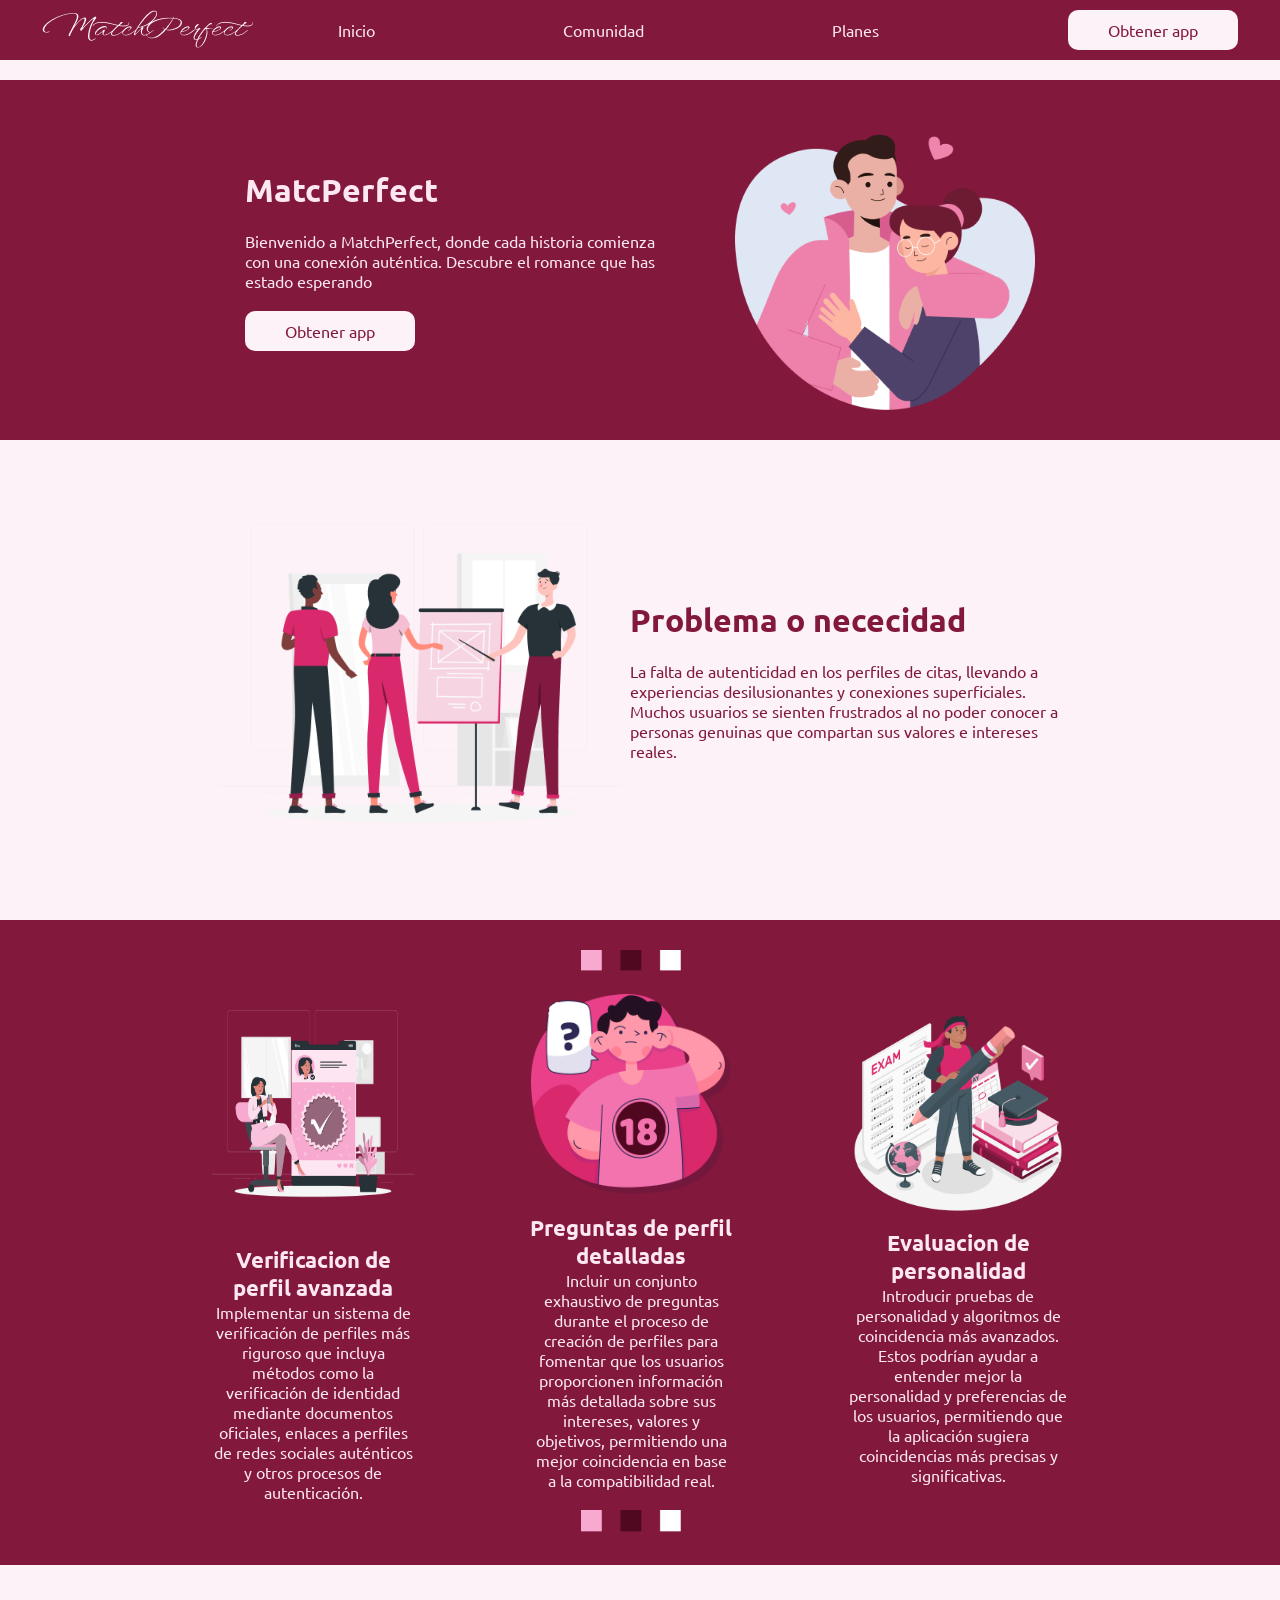
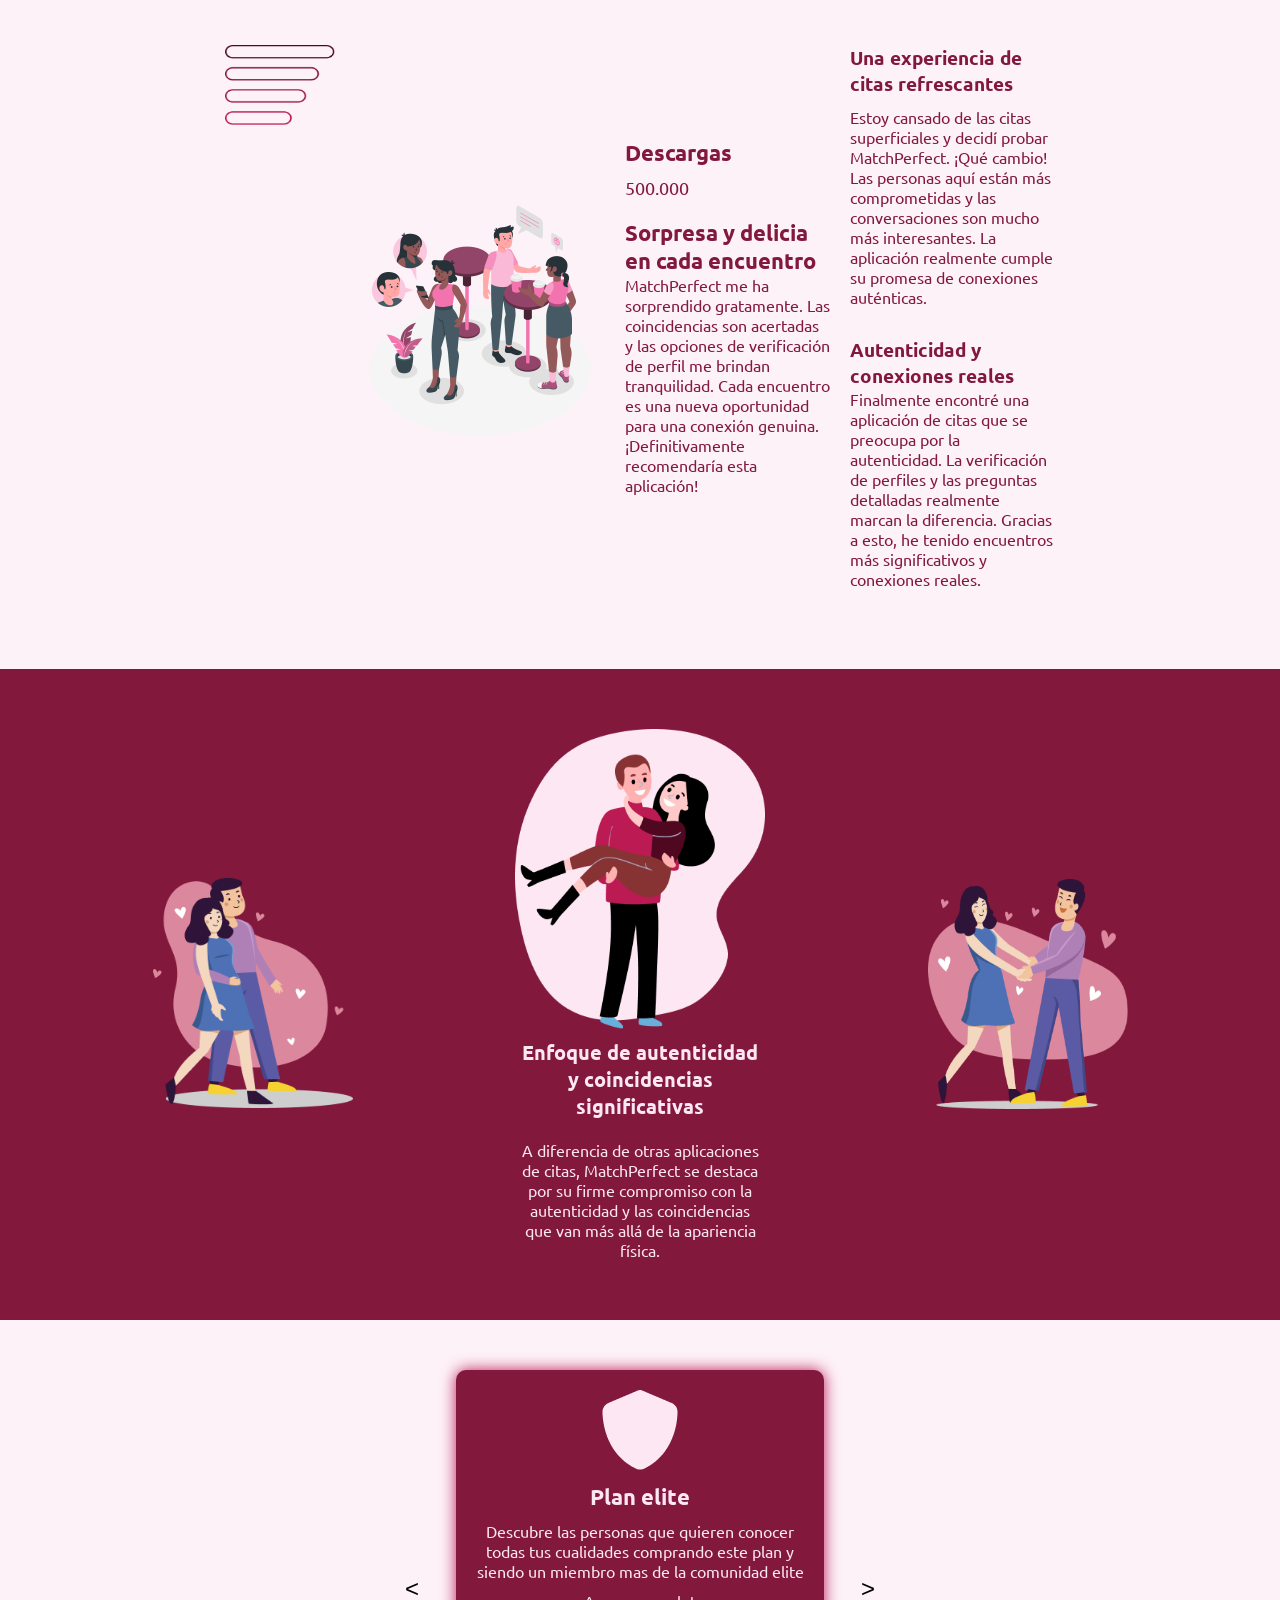
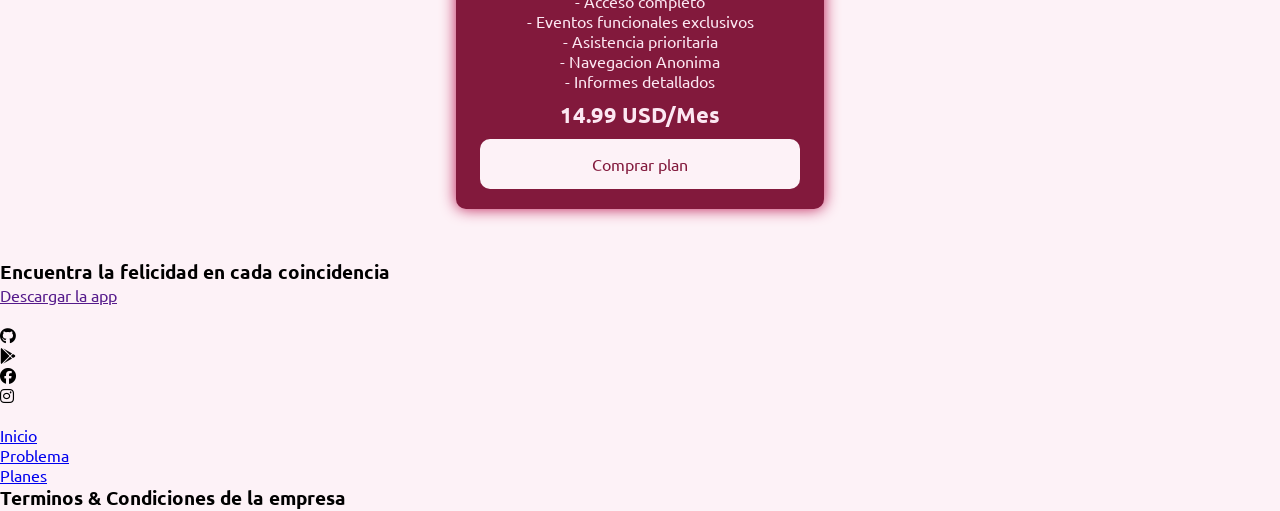
==== commit 8da2d3cf: "Se esta realizando la card de la seccion de los planes" ====
--- a/index.html
+++ b/index.html
@@ -150,7 +150,7 @@
         <section class="container container--ventajas" id="ventajas">
             <article class="card card--ventajas--uno">
                 <figure class="card--imagen card--imagen--siste">
-                    <img src="/components/assets/img/imagen--siste.png" alt="#ImagenSiete" class="card--img card--img-siete">
+                    <img src="/components/assets/img/imagen--siste.png" alt="#ImagenSiete" class="card--img card--img--siete">
                 </figure>
             </article>
             <article class="card card--ventajas--dos">
@@ -174,12 +174,12 @@
 
         <!-- Se realiza la seccion de los planes pagos del aplicativo -->
         <section class="container container--planes" id="planes">
-            <article class="card card--vacia">
+            <article class="card card--vacia card--slider">
                 <div class="card--color"></div>
             </article>
-            <article class="card card--texto">
+            <article class="card card--texto card--slider--diff">
                 <figure class="card--escudo">
-                    <img src="/components/assets/img/escudo.png" alt="#ImagenEscudo" class="card--escudo">
+                    <img src="/components/assets/img/escudo.png" alt="#ImagenEscudo" class="card--img--escudo">
                 </figure>
                 <div class="card--content">
                     <h3 class="card--title">Plan elite</h3>
@@ -188,22 +188,28 @@
                     </p>
                 </div>
                 <div class="card--content">
+                    <p class="card--text">
+                        - Acceso completo
+                        <br>
+                        - Eventos funcionales exclusivos
+                        <br>
+                        - Asistencia prioritaria
+                        <br>
+                        - Navegacion Anonima
+                        <br>
+                        - Informes detallados
+                    </p>
                     <h3 class="card--title">14.99 USD/Mes</h3>
-                    <p class="card--text">
-                        - Acceso completo
-                        - Eventos funcionales exclusivos
-                        - Asistencia prioritaria
-                        - Navegacion Anonima
-                        - Informes detallados
-                    </p>
-                </div>
-                <div class="card--content">
+                </div>
+                <div class="card--content card--content--comprar">
                     <a href="" class="card--comprar">Comprar plan</a>
                 </div>
             </article>
-            <article class="card card--vacia">
+            <article class="card card--vacia card--slider">
                 <div class="card--color"></div>
             </article>
+            <button id="siguiente">></button>
+            <button id="anterior"><</button>
         </section>
         <!-- Aqui acaba la seccion de los planes de la aplicacion -->
 
--- a/components/assets/style.css
+++ b/components/assets/style.css
@@ -1,6 +1,8 @@
 @import url(/components/assets/root.css);
 @import url(/components/assets/menu.css);
-
+html{
+    scroll-behavior: smooth;
+}
 body{
     background: var(--50);
 }
@@ -279,13 +281,13 @@
 .card--ventajas--uno{
     grid-column: 2 / 3;
     display: flex;
-    justify-content: center;
+    /* justify-content: center; */
     align-items: center;
     height: 100%;
 }
 .card--img--siete{
     width: 200px;
-    height: 220px;
+    height: 230px;
 }
 .card--ventajas--dos{
     grid-column: 4 / 5;
@@ -298,8 +300,8 @@
     text-align: center;
 }
 .card--imagen--ocho{
-    width: 280px;
-    height: 330px;
+    width: 250px;
+    height: 300px;
 }
 .card--content--text{
     display: flex;
@@ -321,8 +323,8 @@
     align-items: center;
 }
 .card--imagen--nueve{
-    width: 250px;
-    height: 280px;
+    width: 200px;
+    height: 230px;
 }
 .card--img--nueve{
     width: 100%;
@@ -330,4 +332,85 @@
 }
 /* 
 Hasta aqui van los estilos de la seccion de ventajas del aplicativo
-*/+*/
+
+
+/* 
+Estilos de la seccion de los planes del aplicativo
+*/
+.container--planes{
+    padding: 50px 0px;
+    display: grid;
+    grid-template-columns: 1fr 3rem 1fr 3rem 1fr;
+    grid-template-rows: 1fr;
+    justify-content: center;
+    align-items: center;
+    gap: 20px;
+}
+.card--texto{
+    background: var(--900);
+    grid-column: 3 / 4;
+    padding: 20px;
+    display: flex;
+    justify-content: center;
+    align-items: center;
+    flex-direction: column;
+    gap: 10px;
+    width: 100%;
+    border-radius: 10px;
+    box-shadow: 0 0px 15px 0.1px var(--700);
+    color: var(--100);
+    text-align: center;
+}
+#siguiente{
+    grid-column: 4;
+    grid-row: 1;
+    width: 3rem;
+    height: 3rem;
+    font-size: 1.5rem;
+    background: none;
+    border: none;
+}
+#anterior{
+    grid-column: 2;
+    grid-row: 1;
+    width: 3rem;
+    height: 3rem;
+    font-size: 1.5rem;
+    background: none;
+    border: none;
+}
+.card--slider{
+    background: red;
+    width: 100%;
+    height: 100%;
+    border: 1px solid black;
+    position: relative;
+    display: none;
+}
+.card--texto .card--content{
+    display: flex;
+    flex-direction: column;
+    justify-content: center;
+    align-items: center;
+    gap: 10px;
+}
+.card--texto .card--content .card--title{
+    font-size: 22px;
+}
+.card--comprar{
+    color: var(--900);
+    text-decoration: none;
+    cursor: pointer;
+    width: 20rem;
+    background: var(--50);
+    padding: 15px 0;
+    border-radius: 10px;
+    transition: all .2s ease;
+}
+.card--comprar:hover{
+    background: var(--100) !important;
+}
+.card--comprar:focus{
+    background: var(--200) !important;
+}
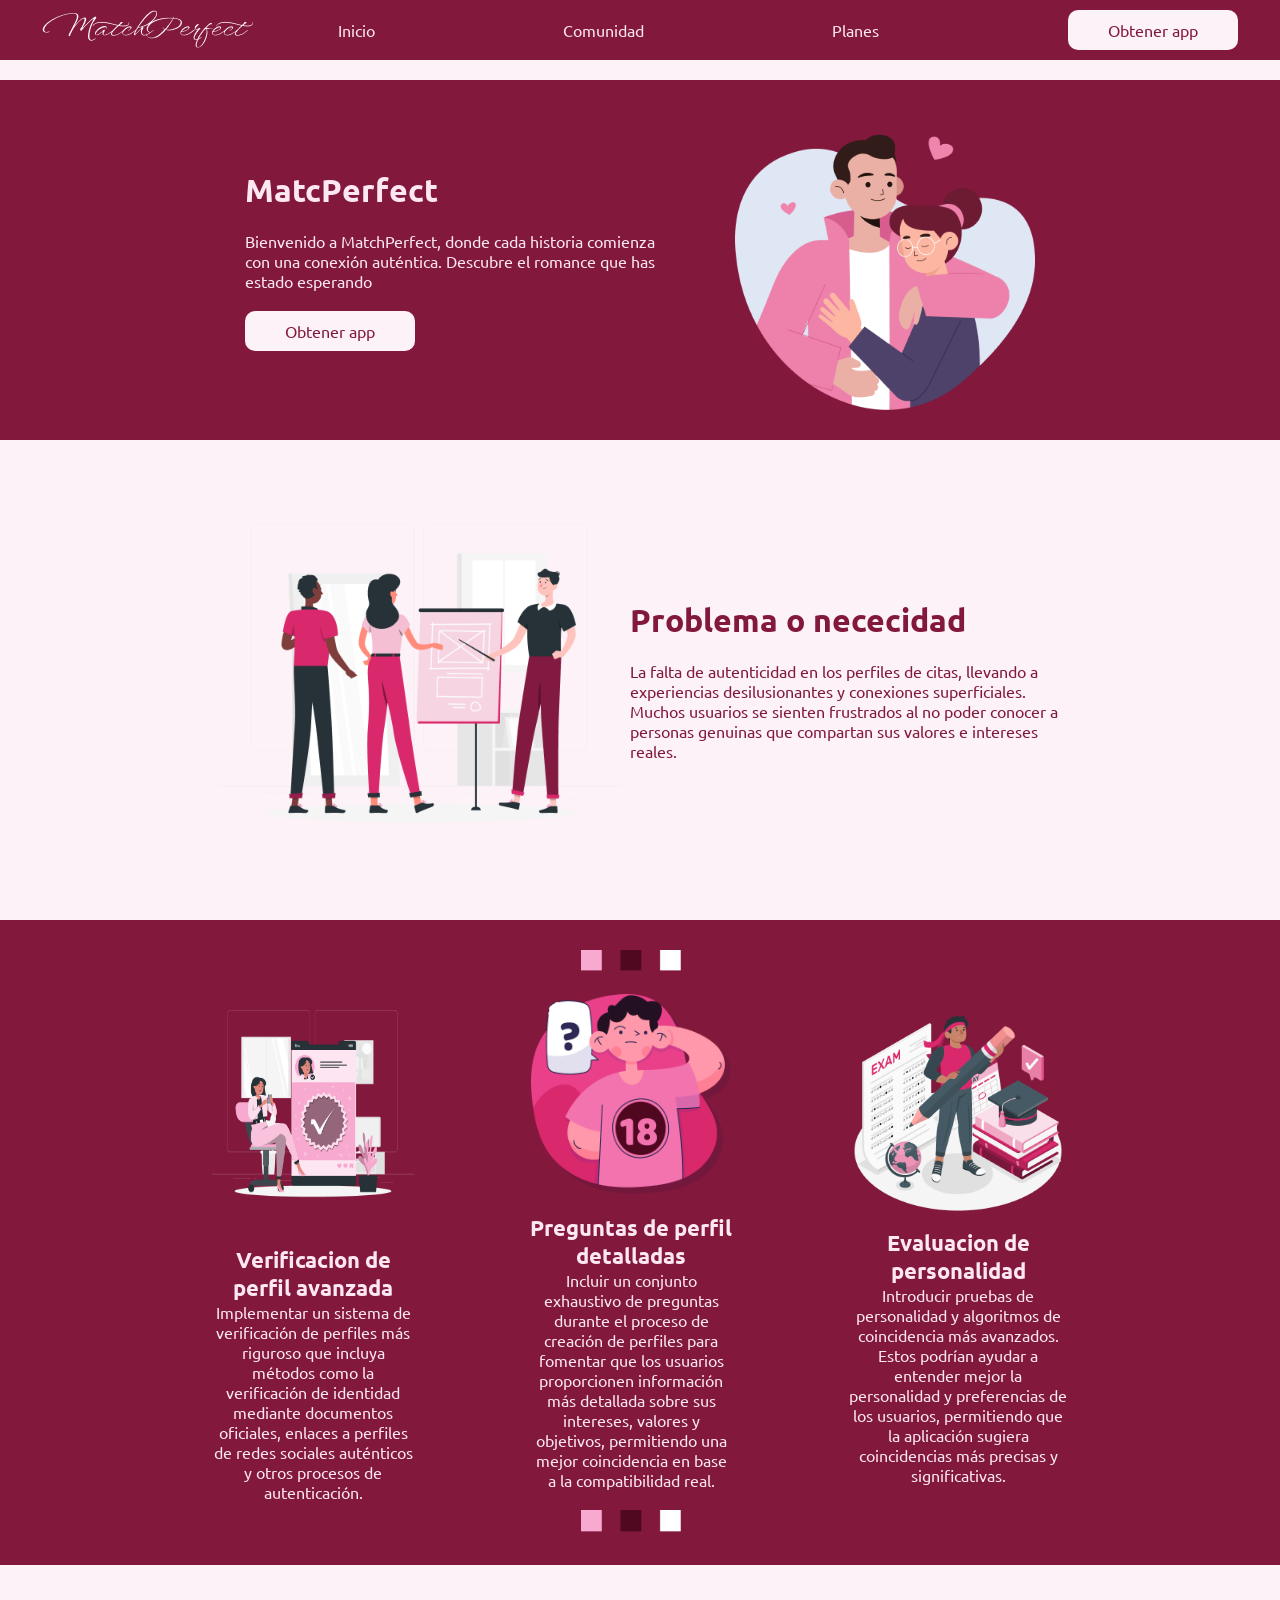
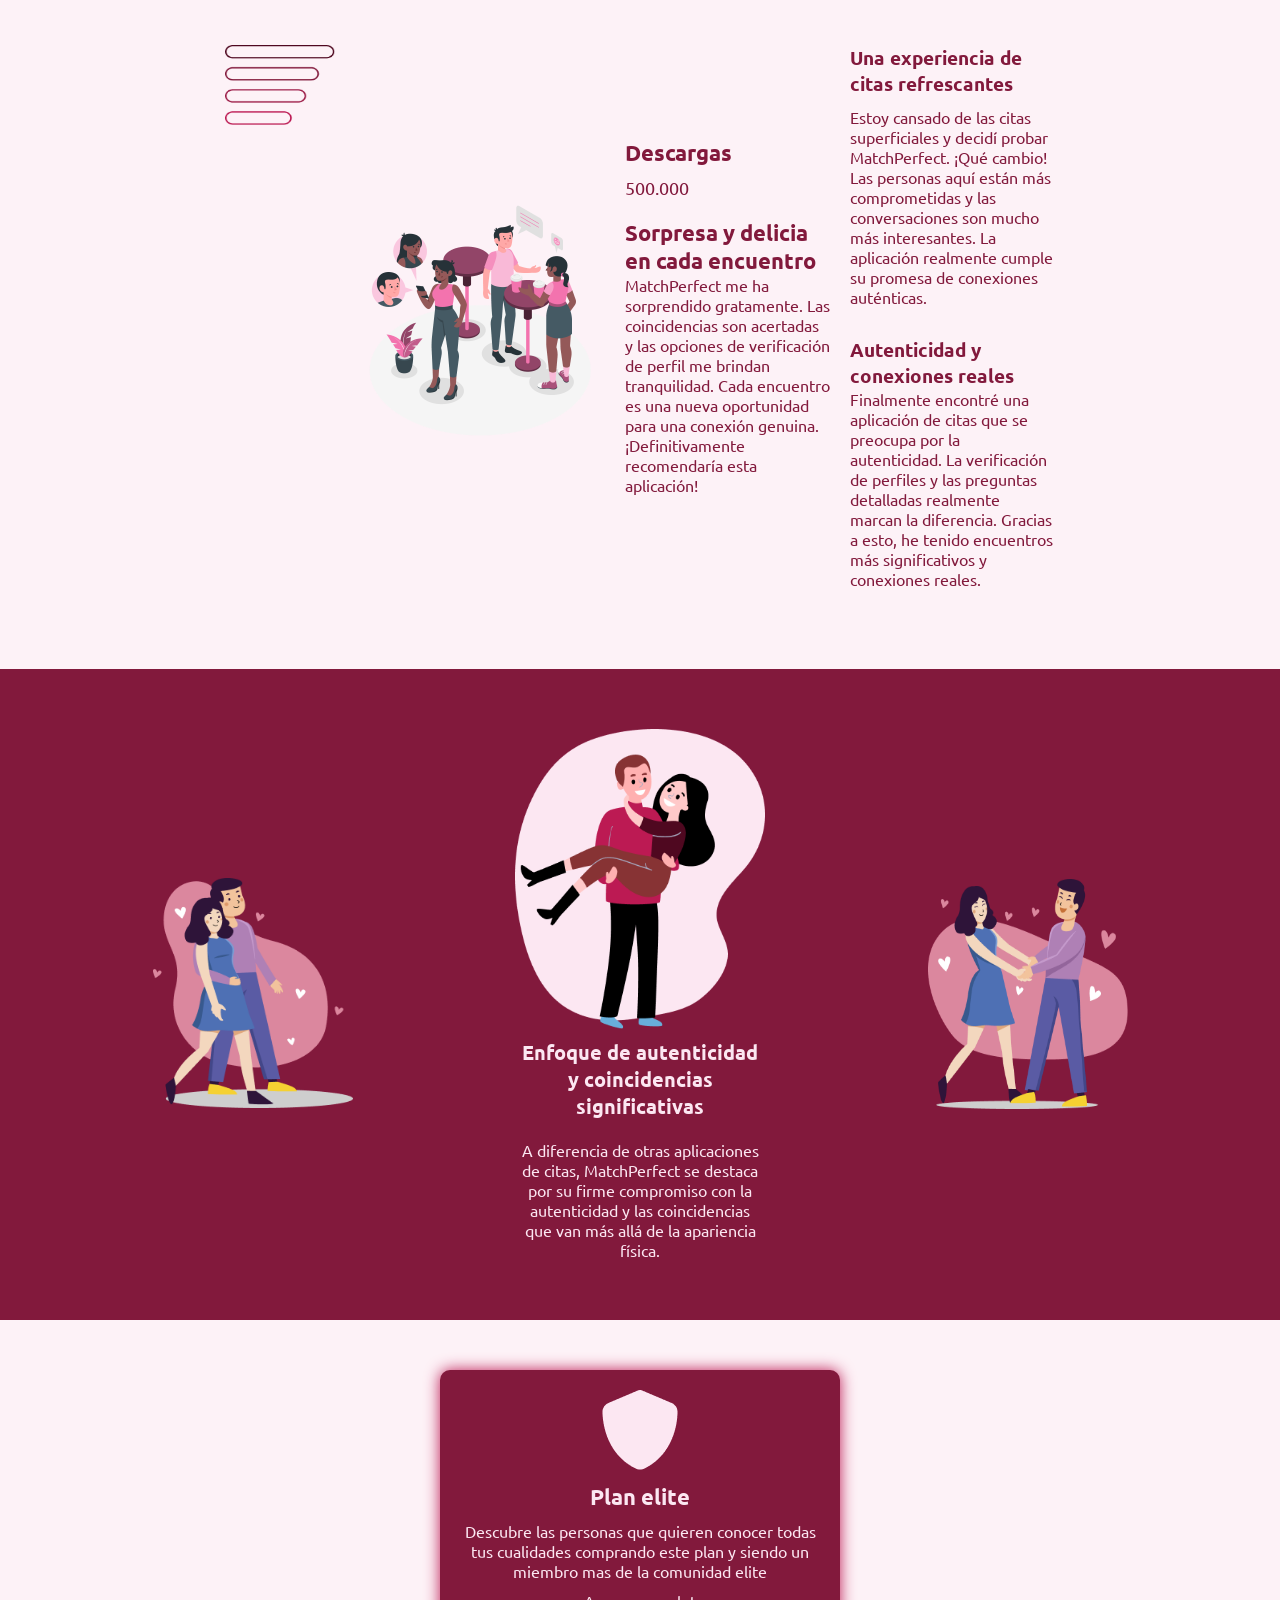
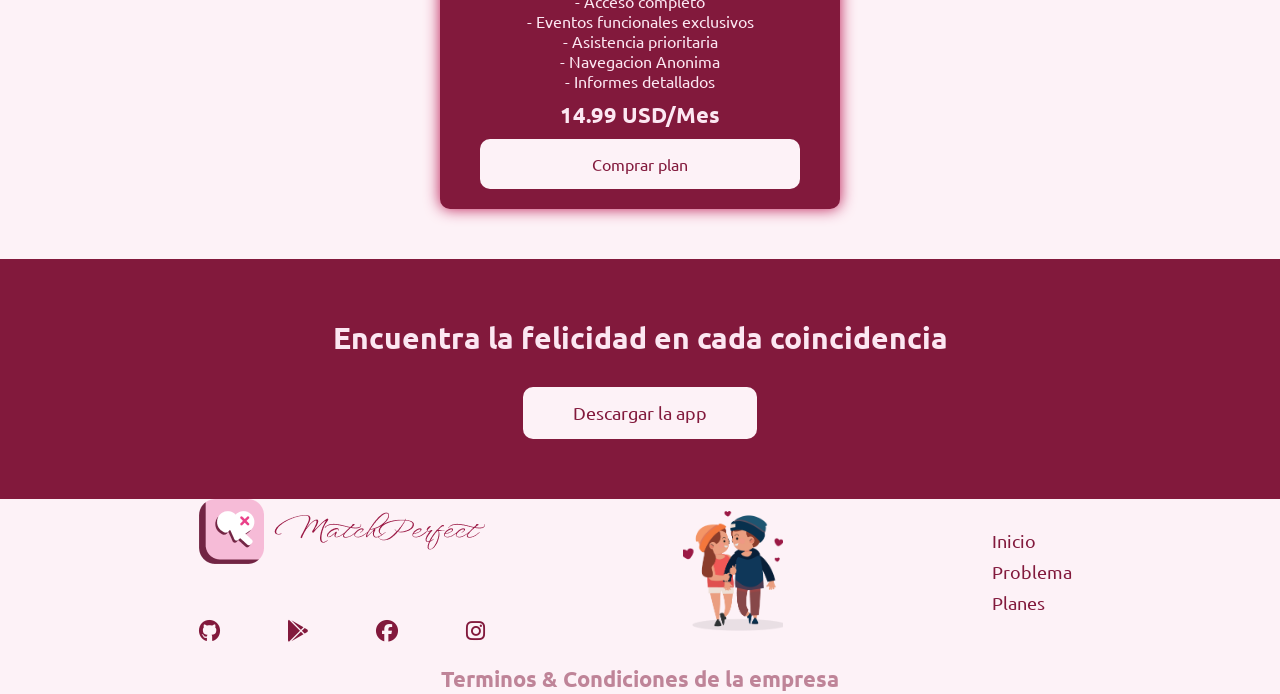
==== commit 7d9fcd40: "Se termino la landing page en modo escritorio" ====
--- a/index.html
+++ b/index.html
@@ -174,10 +174,10 @@
 
         <!-- Se realiza la seccion de los planes pagos del aplicativo -->
         <section class="container container--planes" id="planes">
-            <article class="card card--vacia card--slider">
+            <article class="card card--vacia">
                 <div class="card--color"></div>
             </article>
-            <article class="card card--texto card--slider--diff">
+            <article class="card card--texto">
                 <figure class="card--escudo">
                     <img src="/components/assets/img/escudo.png" alt="#ImagenEscudo" class="card--img--escudo">
                 </figure>
@@ -205,11 +205,10 @@
                     <a href="" class="card--comprar">Comprar plan</a>
                 </div>
             </article>
-            <article class="card card--vacia card--slider">
+            <article class="card card--vacia">
                 <div class="card--color"></div>
             </article>
-            <button id="siguiente">></button>
-            <button id="anterior"><</button>
+
         </section>
         <!-- Aqui acaba la seccion de los planes de la aplicacion -->
 
@@ -227,7 +226,7 @@
     <footer class="pie">
         <div class="card card--pie--uno">
             <figure class="card--logotipo">
-                <img src="" alt="" class="-card--imgLogotipo">
+                <img src="/components/assets/img/imagen--logotipo.png" alt="#logotipoCompleto" class="card--imgLogotipo">
             </figure>
             <ul class="card--list card--list--logotipos">
                 <li class="card--items"><i class="fa-brands fa-github"></i></li>
@@ -238,7 +237,7 @@
         </div>
         <div class="card card--pie--dos">
             <figure class="card--imagen card--imagen--diez">
-                <img src="" alt="" class="card--imagen card--imagen--diez">
+                <img src="/components/assets/img/imagen--diez.png" alt="#ImagenDiez" class="card--imagen card--imagen--diez">
             </figure>
         </div>
         <div class="card card--pie--tres">
--- a/components/assets/style.css
+++ b/components/assets/style.css
@@ -72,7 +72,6 @@
 */
 .container--problema{
     padding: 40px 0;
-    /* background: red; */
     display: grid;
     grid-template-columns: repeat(5,1fr);
     grid-template-rows: 1fr;
@@ -281,7 +280,6 @@
 .card--ventajas--uno{
     grid-column: 2 / 3;
     display: flex;
-    /* justify-content: center; */
     align-items: center;
     height: 100%;
 }
@@ -341,11 +339,10 @@
 .container--planes{
     padding: 50px 0px;
     display: grid;
-    grid-template-columns: 1fr 3rem 1fr 3rem 1fr;
-    grid-template-rows: 1fr;
-    justify-content: center;
-    align-items: center;
-    gap: 20px;
+    grid-template-columns: repeat(5 , 1fr);
+    justify-content: center;
+    align-items: center;
+    gap: 10px;
 }
 .card--texto{
     background: var(--900);
@@ -356,37 +353,11 @@
     align-items: center;
     flex-direction: column;
     gap: 10px;
-    width: 100%;
+    width: 25rem;
     border-radius: 10px;
     box-shadow: 0 0px 15px 0.1px var(--700);
     color: var(--100);
     text-align: center;
-}
-#siguiente{
-    grid-column: 4;
-    grid-row: 1;
-    width: 3rem;
-    height: 3rem;
-    font-size: 1.5rem;
-    background: none;
-    border: none;
-}
-#anterior{
-    grid-column: 2;
-    grid-row: 1;
-    width: 3rem;
-    height: 3rem;
-    font-size: 1.5rem;
-    background: none;
-    border: none;
-}
-.card--slider{
-    background: red;
-    width: 100%;
-    height: 100%;
-    border: 1px solid black;
-    position: relative;
-    display: none;
 }
 .card--texto .card--content{
     display: flex;
@@ -414,3 +385,116 @@
 .card--comprar:focus{
     background: var(--200) !important;
 }
+/* 
+Hasta aqui va la seccion de los planes del aplicativo
+*/
+
+
+/* 
+Empiezan los estilos de la seccion para descargar el app
+*/
+.container--descargar{
+    width: 100%;
+    padding: 60px 0;
+    background-color: var(--900);
+    display: flex;
+    justify-content: center;
+    align-items: center;
+    color: var(--100);
+    flex-direction: column;
+}
+.card--descargas{
+    display: flex;
+    justify-content: center;
+    align-items: center;
+    flex-direction: column;
+    gap: 30px;
+}
+.card--descargas .card--title{
+    font-size: 1.9em;
+}
+.card--descargas .card--btn{
+    padding: 15px 50px;
+    background: var(--50);
+    border-radius: 10px;
+    color: var(--900);
+    text-decoration: none;
+    font-size: 1.15em;
+    transition: all .2s ease;
+}
+.card--descargas .card--btn:hover{
+    background-color: var(--100);
+}
+.card--descargas .card--btn:focus{
+    background: var(--200);
+}
+/* 
+Hasta aqui va la seccion de descargar la app
+*/
+
+
+/* 
+Aqui empiezan los estilos del footer de la pagina
+*/
+.pie{
+    display: grid;
+    grid-template-columns: repeat(11, 1fr);
+    grid-template-rows: 1fr 30px;
+    width: 100%;
+    align-items: center;
+    justify-content: center;
+    gap: 20px 0;
+}
+.card--pie--uno{
+    grid-column: 3;
+    display: flex;
+    flex-direction: column;
+    gap: 50px;
+}
+.card--list{
+    list-style: none;
+    font-size: 22px;
+    display: flex;
+    justify-content: space-between;
+    color: var(--900);
+}
+.card--pie--dos{
+    grid-column: 6 / 7;
+}
+.card--imagen--diez{
+    width: 100px;
+    height: 120px;
+    object-fit: cover;
+}
+.card--img--diez{
+    width: 100px;
+    height: 120px;
+}
+.card--pie--tres{
+    grid-column: 9 / 10;
+    display: flex;
+    flex-direction: column;
+    justify-content: center;
+    align-items: center;
+}
+.card--list--enlaces{
+    display: flex;
+    flex-direction: column;
+    gap: 10px;
+    font-size: 1.11em;
+}
+.card--enlaces{
+    color: var(--900);
+    text-decoration: none;
+}
+.card--pie--final{
+    grid-row: 2;
+    grid-column: span 11;
+    display: flex;
+    justify-content: center;
+}
+.card--pie--final .card--title{
+    font-size: 22px;
+    color: var(--900);
+    opacity: 0.5;
+}
